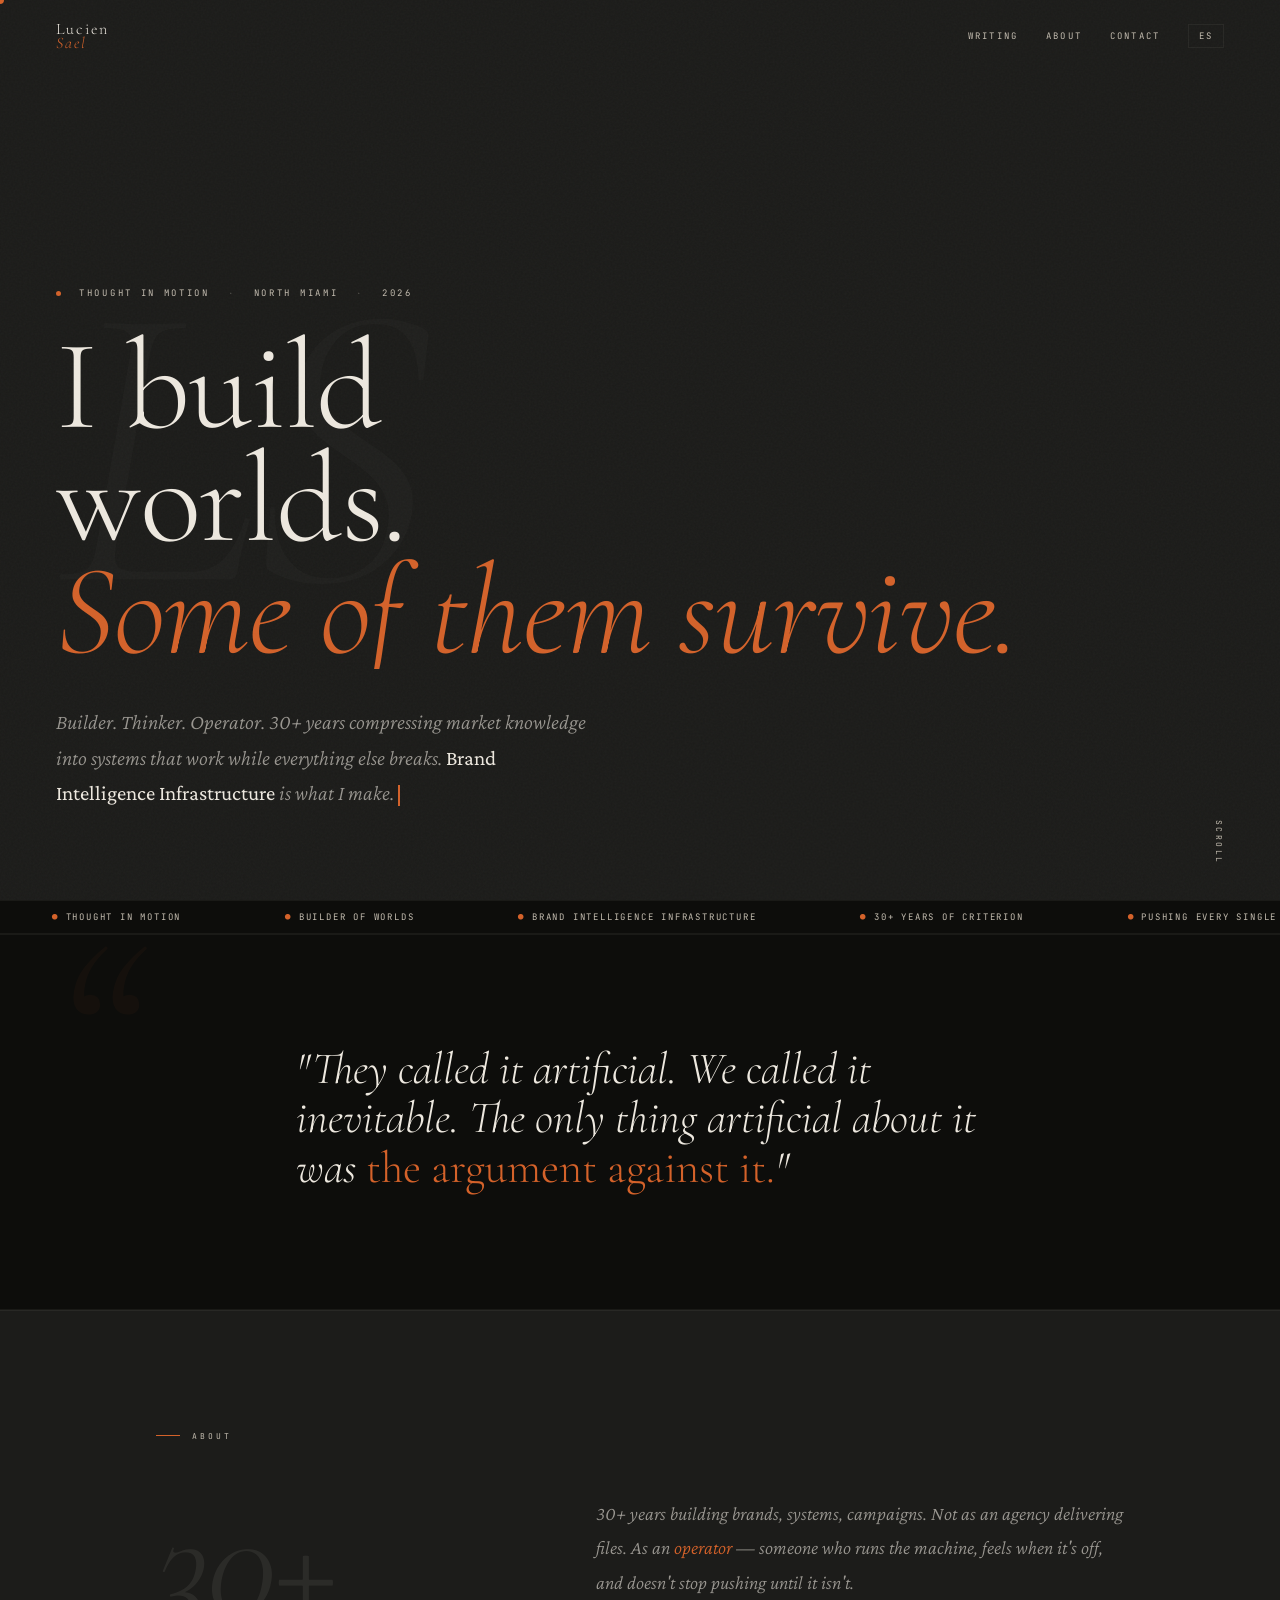
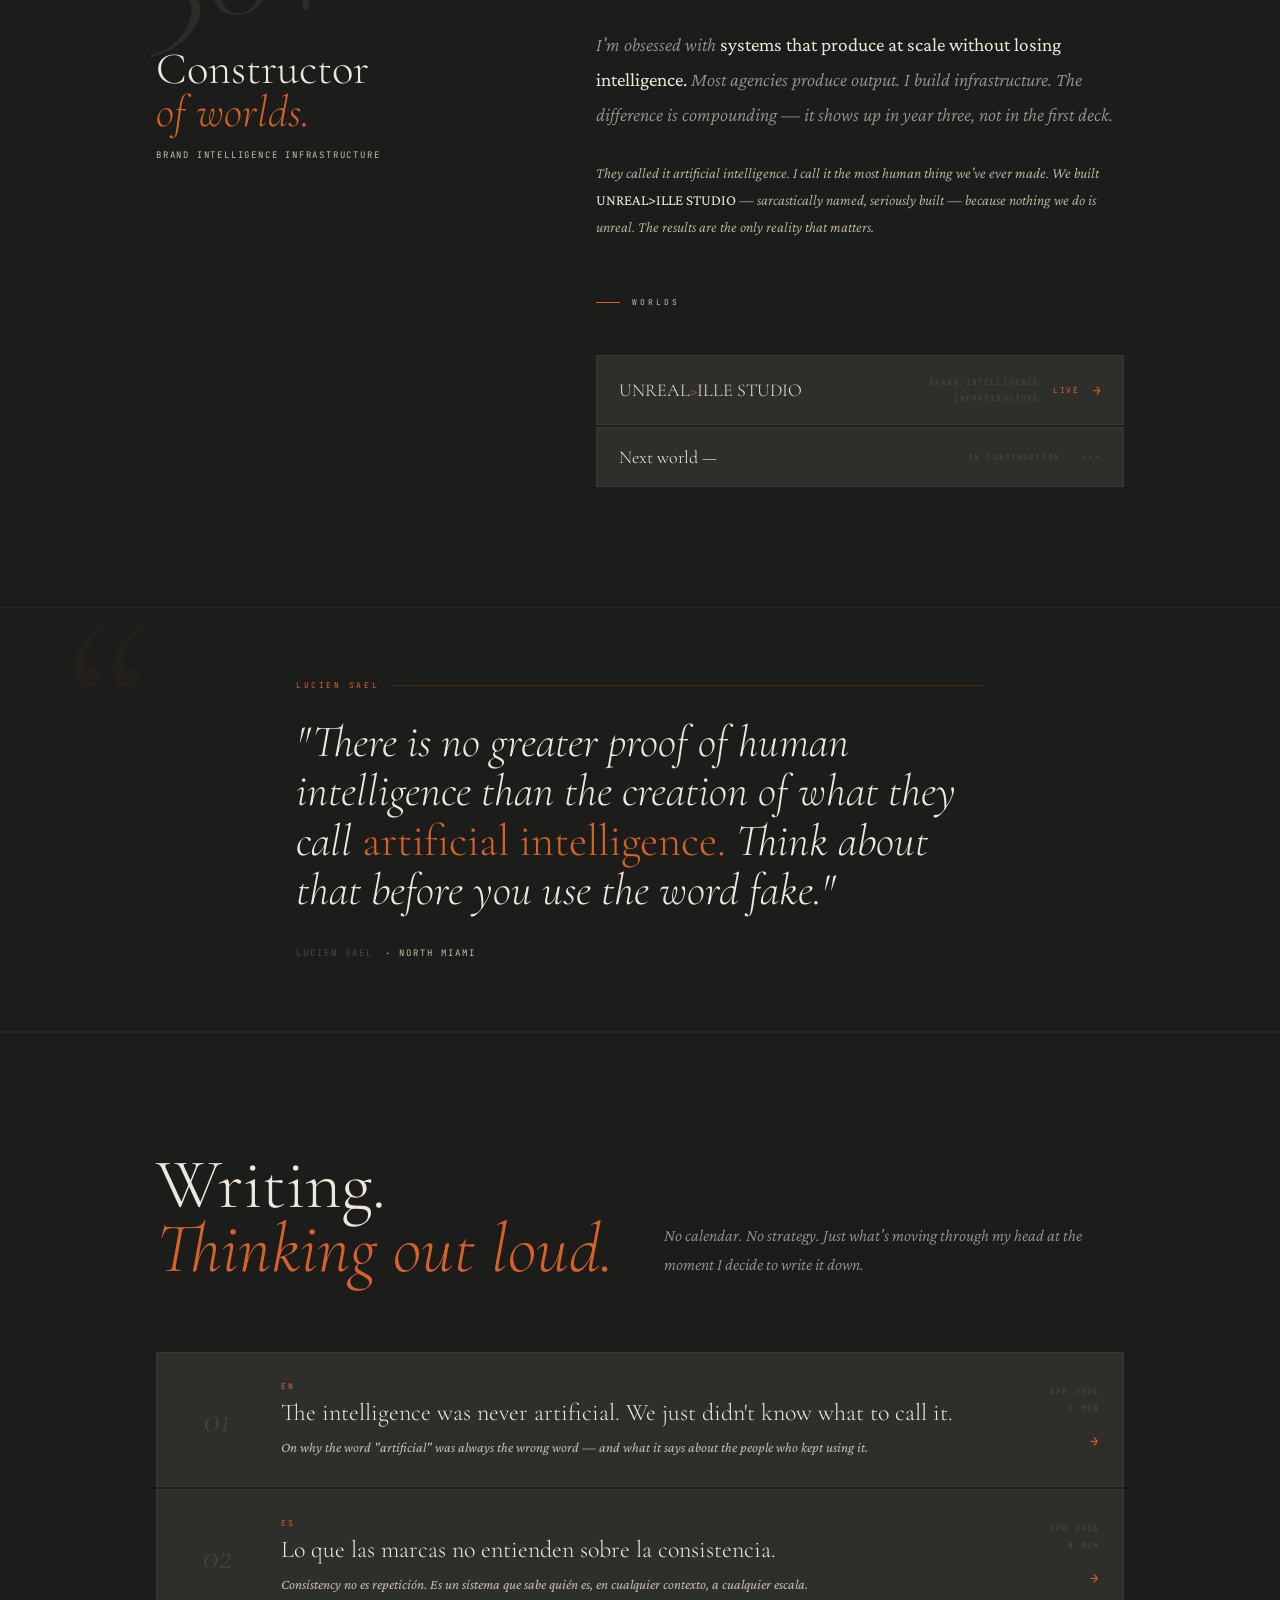
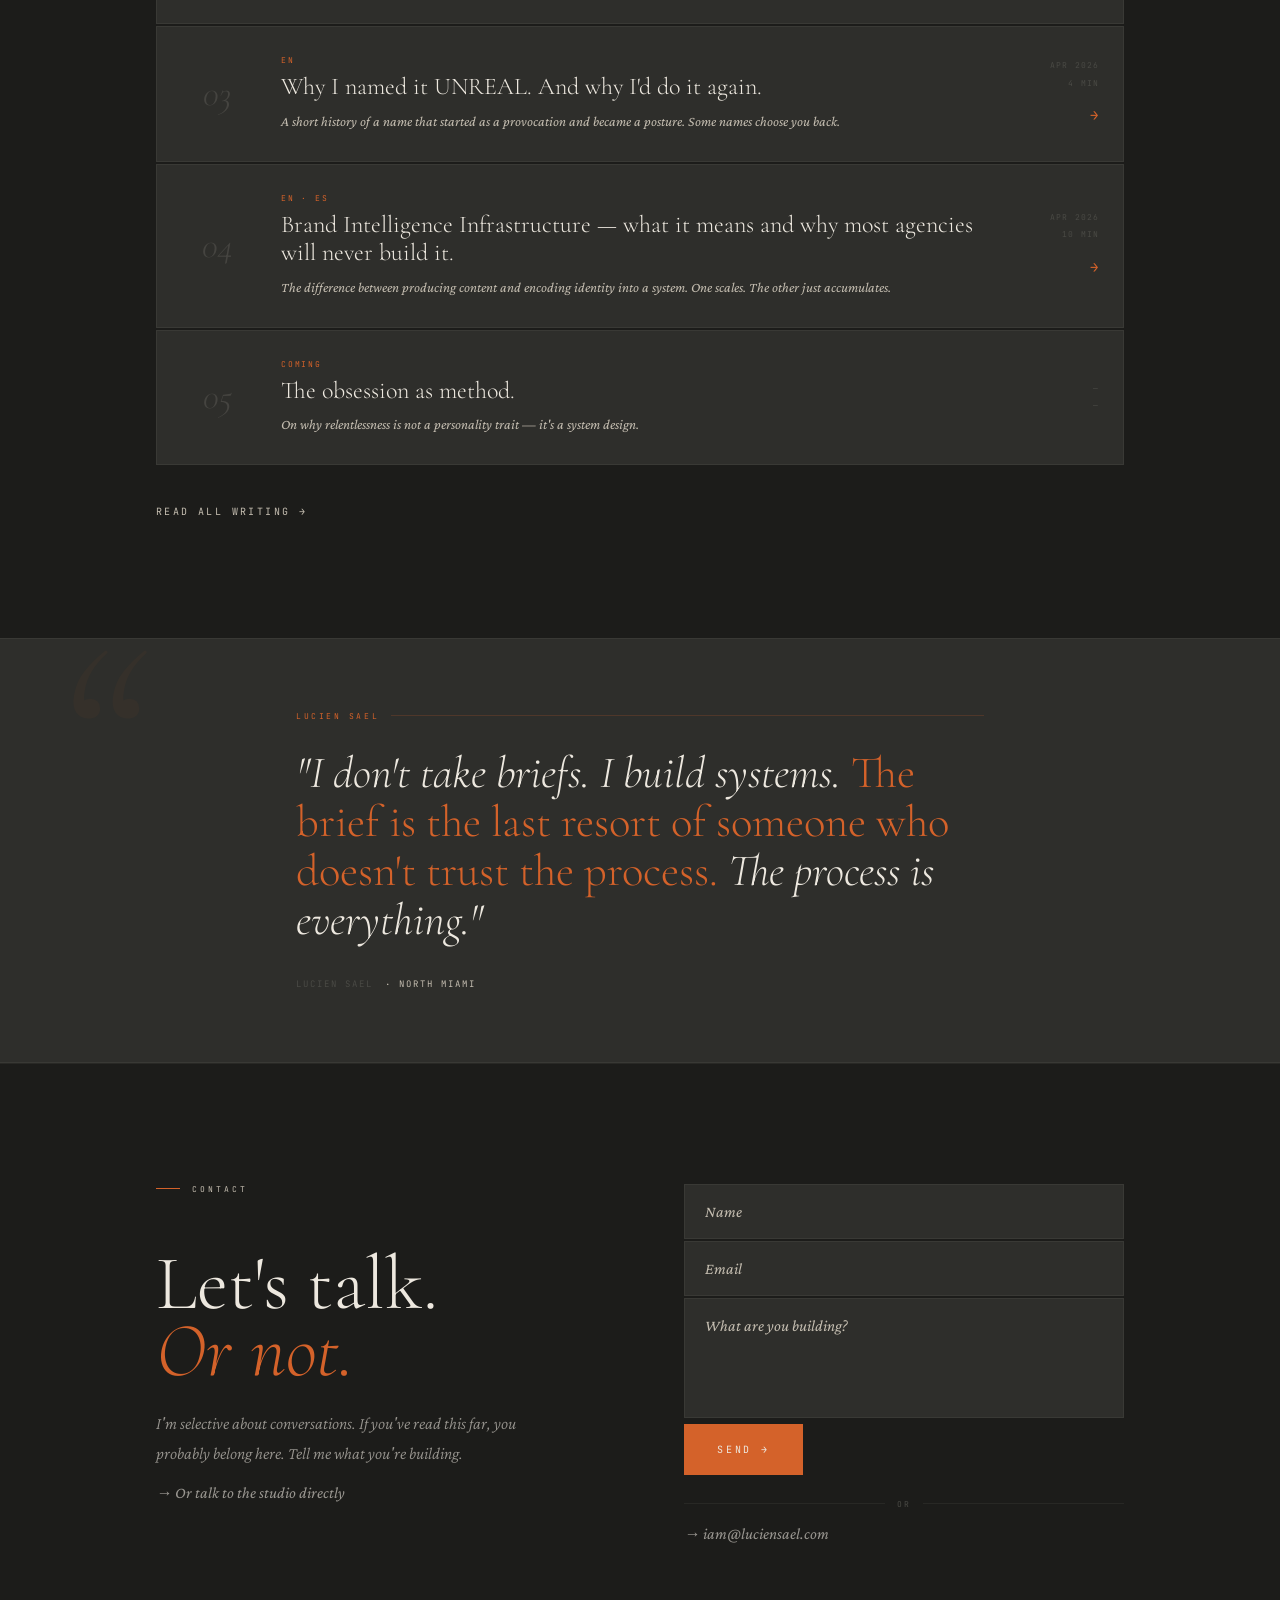
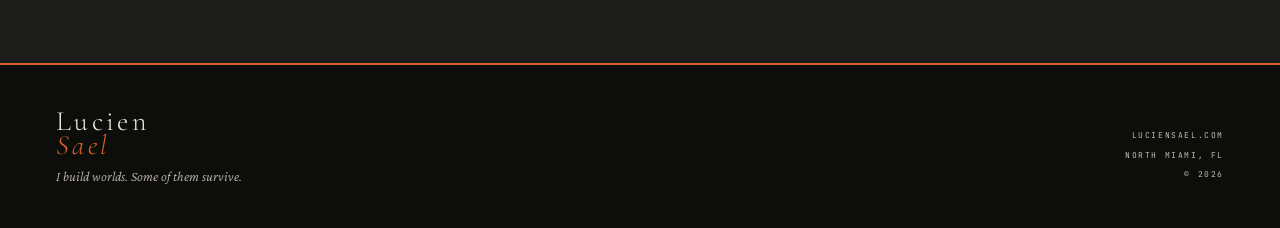
==== index.html @ 40523299 "Initial deploy: luciensael.com static site - index.html at root - blog/ subfolder with index and fir" ====
<!DOCTYPE html>
<html lang="en">
<head>
<meta charset="UTF-8">
<meta name="viewport" content="width=device-width, initial-scale=1.0">
<title>Lucien Sael</title>
<meta name="description" content="I build worlds. Some of them survive.">
<meta property="og:title" content="Lucien Sael">
<meta property="og:description" content="I build worlds. Some of them survive.">
<meta property="og:url" content="https://luciensael.com">
<link rel="preconnect" href="https://fonts.googleapis.com">
<link href="https://fonts.googleapis.com/css2?family=Cormorant+Garamond:ital,wght@0,300;0,400;0,600;1,300;1,400;1,600&family=JetBrains+Mono:ital,wght@0,300;0,400;0,700;1,300&family=Crimson+Pro:ital,wght@0,300;0,400;0,600;1,300;1,400;1,600&display=swap" rel="stylesheet">
<style>
/* ════════════════════════════════
   LUCIEN SAEL — luciensael.com v2.1
   Brand Identity System v1.0 · QA clean
   ════════════════════════════════ */
:root {
  --obsidian:  #0D0D0B;
  --carbon:    #1C1C1A;
  --smoke:     #2E2E2B;
  --ash:       #4A4A45;
  --bone:      #EDE8DF;
  --parchment: #C4BDB0;
  --ember:     #D4622A;
  --gold:      #B8922A;
  --ember-20:  rgba(212,98,42,.20);
  --ember-08:  rgba(212,98,42,.08);
  --ember-04:  rgba(212,98,42,.04);
  --gold-20:   rgba(184,146,42,.20);
  --bone-60:   rgba(237,232,223,.60);
  --bone-30:   rgba(237,232,223,.30);
  --bone-12:   rgba(237,232,223,.12);
  --bone-06:   rgba(237,232,223,.06);
  --fd: 'Cormorant Garamond', Georgia, serif;
  --fb: 'Crimson Pro', Georgia, serif;
  --fm: 'JetBrains Mono', monospace;
}
@keyframes pulse-ember { 0%,100%{transform:scale(1);opacity:1} 50%{transform:scale(1.8);opacity:.4} }
@keyframes blink       { 0%,49%{opacity:1} 50%,100%{opacity:0} }
@keyframes rise        { from{opacity:0;transform:translateY(28px)} to{opacity:1;transform:translateY(0)} }
@keyframes grain-drift { 0%,100%{transform:translate(0,0)} 25%{transform:translate(-1px,1px)} 75%{transform:translate(1px,-1px)} }
@keyframes marquee     { from{transform:translateX(0)} to{transform:translateX(-50%)} }

*,*::before,*::after { margin:0; padding:0; box-sizing:border-box; }
html { scroll-behavior:smooth; }
body { background:var(--carbon); color:var(--bone); font-family:var(--fb); cursor:none; overflow-x:hidden; -webkit-font-smoothing:antialiased; }

/* GRAIN */
#grain { position:fixed; inset:0; z-index:1000; pointer-events:none; opacity:.03;
  background-image:url("data:image/svg+xml,%3Csvg viewBox='0 0 512 512' xmlns='http://www.w3.org/2000/svg'%3E%3Cfilter id='n'%3E%3CfeTurbulence type='fractalNoise' baseFrequency='0.88' numOctaves='4' stitchTiles='stitch'/%3E%3C/filter%3E%3Crect width='100%25' height='100%25' filter='url(%23n)'/%3E%3C/svg%3E");
  animation:grain-drift 10s steps(1) infinite; }

/* CURSOR */
#cur { position:fixed; width:8px; height:8px; border-radius:50%; background:var(--ember);
  pointer-events:none; z-index:9999; transform:translate(-50%,-50%);
  transition:width .15s,height .15s,background .15s;
  animation:pulse-ember 2.4s ease-in-out infinite; }
#cur.h { width:20px; height:20px; background:transparent; border:1px solid var(--ember); animation:none; }

/* NAV */
nav { position:fixed; top:0; left:0; right:0; z-index:500; padding:22px 56px;
  display:flex; align-items:center; justify-content:space-between;
  transition:background .4s, border-color .4s; border-bottom:1px solid transparent; }
nav.s { background:rgba(28,28,26,.94); backdrop-filter:blur(14px); border-color:var(--bone-06); }

/* LOGOTYPE — canonical D stacked */
.logotype { text-decoration:none; display:block; line-height:.88; }
.logotype .ln { display:block; font-family:var(--fd); font-weight:300; letter-spacing:.12em; }
.logotype .ln.first { color:var(--bone); font-style:normal; }
.logotype .ln.last  { color:var(--ember); font-style:italic; }
.nav-logo .logotype .ln { font-size:18px; }

.nav-right { display:flex; align-items:center; gap:28px; }
.nav-link { font-family:var(--fm); font-size:9px; letter-spacing:.24em; text-transform:uppercase;
  color:var(--parchment); text-decoration:none; transition:color .2s; position:relative; }
.nav-link::after { content:''; position:absolute; bottom:-3px; left:0; right:0; height:1px;
  background:var(--ember); transform:scaleX(0); transform-origin:left; transition:transform .25s; }
.nav-link:hover { color:var(--bone); }
.nav-link:hover::after { transform:scaleX(1); }
.nav-lang { font-family:var(--fm); font-size:9px; letter-spacing:.22em; text-transform:uppercase;
  color:var(--parchment); background:none; border:1px solid var(--bone-06);
  padding:5px 10px; cursor:none; transition:all .2s; }
.nav-lang:hover { color:var(--bone); border-color:var(--ember-20); }

/* HERO */
#hero { min-height:100vh; display:flex; flex-direction:column; justify-content:flex-end;
  padding:0 56px 88px; position:relative; overflow:hidden; }
.hero-watermark { position:absolute; top:50%; left:56px; transform:translateY(-50%);
  font-family:var(--fd); font-size:clamp(200px,32vw,480px); font-weight:300; font-style:italic;
  color:var(--bone); opacity:.018; line-height:.8; letter-spacing:-.03em;
  pointer-events:none; user-select:none; white-space:nowrap; }
.hero-meta { font-family:var(--fm); font-size:9px; letter-spacing:.3em; text-transform:uppercase;
  color:var(--parchment); margin-bottom:32px; display:flex; align-items:center; gap:18px;
  opacity:0; animation:rise .7s ease .5s forwards; }
.hero-dot { width:5px; height:5px; background:var(--ember); border-radius:50%; animation:pulse-ember 2.4s ease-in-out infinite; }
.hero-head { font-family:var(--fd); font-size:clamp(56px,10vw,148px); font-weight:300;
  line-height:.88; letter-spacing:-.01em; overflow:hidden; margin-bottom:36px; }
.hero-head .hl { display:block; overflow:hidden; }
.hero-head .hl span { display:block; transform:translateY(110%); animation:rise 1s cubic-bezier(.16,1,.3,1) forwards; }
.hero-head .hl:nth-child(1) span { animation-delay:.08s; }
.hero-head .hl:nth-child(2) span { animation-delay:.2s; }
.hero-head .hl:nth-child(3) span { animation-delay:.32s; color:var(--ember); font-style:italic; }
.hero-sub { font-family:var(--fb); font-size:clamp(16px,1.7vw,21px); font-style:italic; font-weight:300;
  color:var(--bone-60); line-height:1.7; max-width:540px;
  opacity:0; animation:rise .8s ease .65s forwards; }
.hero-sub strong { color:var(--bone); font-style:normal; font-weight:400; }
.hero-cursor { display:inline-block; width:2px; height:1em; background:var(--ember); vertical-align:middle; margin-left:4px; animation:blink 1s step-end infinite; }
.hero-scroll { position:absolute; bottom:36px; right:56px; font-family:var(--fm); font-size:8px;
  letter-spacing:.3em; text-transform:uppercase; color:var(--parchment); writing-mode:vertical-rl;
  opacity:0; animation:rise .6s ease 1.1s forwards; }

/* TICKER */
.ticker { border-top:1px solid var(--bone-06); border-bottom:1px solid var(--bone-06);
  padding:10px 0; overflow:hidden; background:var(--obsidian); }
.ticker-track { display:flex; white-space:nowrap; animation:marquee 38s linear infinite; }
.ticker-item { font-family:var(--fm); font-size:9px; letter-spacing:.2em; text-transform:uppercase;
  color:var(--parchment); padding:0 52px; flex-shrink:0; }
.ticker-item .e { color:var(--ember); }

/* SHARED */
.wrap { max-width:1080px; margin:0 auto; padding:0 56px; }
.sec-label { font-family:var(--fm); font-size:8px; letter-spacing:.38em; text-transform:uppercase;
  color:var(--parchment); display:flex; align-items:center; gap:12px; margin-bottom:56px; }
.sec-label::before { content:''; width:24px; height:1px; background:var(--ember); flex-shrink:0; }

/* QUOTE STANDALONE */
.quote-band { padding:72px 0; background:var(--obsidian);
  border-top:1px solid var(--bone-06); border-bottom:1px solid var(--bone-06);
  position:relative; overflow:hidden; }
.quote-band::before { content:'\201C'; position:absolute; top:-40px; left:48px;
  font-family:var(--fd); font-size:280px; font-weight:300; font-style:italic;
  color:var(--ember); opacity:.04; pointer-events:none; user-select:none; line-height:1; }
.quote-inner { max-width:800px; margin:0 auto; padding:0 56px; position:relative; z-index:1; }
.quote-tag { font-family:var(--fm); font-size:8px; letter-spacing:.32em; text-transform:uppercase;
  color:var(--ember); margin-bottom:28px; display:flex; align-items:center; gap:12px; }
.quote-tag::after { content:''; flex:1; height:1px; background:var(--ember-20); }
.quote-text { font-family:var(--fd); font-size:clamp(24px,3.5vw,46px); font-weight:300;
  font-style:italic; line-height:1.1; color:var(--bone); margin-bottom:32px; }
.quote-text strong { font-style:normal; color:var(--ember); font-weight:300; }
.quote-sig { font-family:var(--fm); font-size:9px; letter-spacing:.22em; text-transform:uppercase;
  color:var(--ash); display:flex; align-items:center; gap:12px; }
.quote-sig span { color:var(--parchment); }

/* ABOUT */
#about { padding:120px 0; border-top:1px solid var(--bone-06); }
.about-grid { display:grid; grid-template-columns:1fr 1.5fr; gap:88px; align-items:start; }
.about-left { position:sticky; top:120px; }
.about-num { font-family:var(--fd); font-size:clamp(80px,13vw,160px); font-weight:300; font-style:italic;
  color:var(--bone); opacity:.07; line-height:.82; letter-spacing:-.02em; margin-bottom:20px; }
.about-title { font-family:var(--fd); font-size:clamp(32px,3.5vw,48px); font-weight:300; line-height:.95; margin-bottom:16px; }
.about-title em { color:var(--ember); font-style:italic; }
.about-sub { font-family:var(--fm); font-size:9px; letter-spacing:.2em; text-transform:uppercase; color:var(--parchment); }
.about-body { font-family:var(--fb); font-size:clamp(16px,1.5vw,20px); font-weight:300; font-style:italic;
  color:var(--bone-60); line-height:1.8; margin-bottom:28px; }
.about-body strong { color:var(--bone); font-style:normal; font-weight:400; }
.about-body em.e { color:var(--ember); }
.worlds-list { display:flex; flex-direction:column; gap:2px; margin-top:48px; }
.world-item { display:flex; align-items:center; justify-content:space-between;
  padding:18px 22px; background:var(--smoke); border:1px solid var(--bone-06);
  text-decoration:none; transition:border-color .25s, background .25s;
  position:relative; overflow:hidden; }
.world-item::before { content:''; position:absolute; left:0; top:0; bottom:0; width:2px;
  background:var(--ember); transform:scaleY(0); transform-origin:bottom; transition:transform .25s; }
.world-item:hover { border-color:var(--ember-20); background:var(--ember-04); }
.world-item:hover::before { transform:scaleY(1); }
.world-name { font-family:var(--fd); font-size:18px; font-weight:300; color:var(--bone); }
.world-name em { color:var(--ember); font-style:italic; }
.world-right { display:flex; align-items:center; gap:14px; }
.world-status { font-family:var(--fm); font-size:8px; letter-spacing:.18em; text-transform:uppercase; color:var(--ember); }
.world-arrow { font-family:var(--fm); font-size:13px; color:var(--ember); transition:transform .2s; }
.world-item:hover .world-arrow { transform:translateX(4px); }
.world-meta { font-family:var(--fm); font-size:8px; letter-spacing:.14em; text-transform:uppercase; color:var(--ash); text-align:right; line-height:2; }
.world-item.next { opacity:.35; cursor:default; pointer-events:none; }
.world-item.next::before { display:none; }

/* WRITING */
#writing { padding:120px 0; border-top:1px solid var(--bone-06); }
.writing-head { display:grid; grid-template-columns:1fr 1fr; gap:48px; align-items:end; margin-bottom:72px; }
.writing-title { font-family:var(--fd); font-size:clamp(40px,5.5vw,80px); font-weight:300; line-height:.9; }
.writing-title em { color:var(--ember); font-style:italic; }
.writing-intro { font-family:var(--fb); font-size:17px; font-style:italic; font-weight:300; color:var(--bone-60); line-height:1.7; }
.posts { display:flex; flex-direction:column; gap:2px; }
.post { display:grid; grid-template-columns:72px 1fr 88px; gap:28px; align-items:center;
  padding:28px 24px; background:var(--smoke); border:1px solid var(--bone-06);
  text-decoration:none; transition:border-color .25s, background .25s; position:relative; overflow:hidden; }
.post::after { content:''; position:absolute; bottom:0; left:0; right:0; height:1px;
  background:var(--ember); transform:scaleX(0); transform-origin:left; transition:transform .38s; }
.post:hover { border-color:var(--bone-12); background:var(--carbon); }
.post:hover::after { transform:scaleX(1); }
.post-n { font-family:var(--fd); font-size:36px; font-weight:300; font-style:italic;
  color:var(--bone-12); line-height:1; text-align:center; }
.post-lang { font-family:var(--fm); font-size:8px; letter-spacing:.22em; text-transform:uppercase; color:var(--ember); margin-bottom:8px; }
.post-title { font-family:var(--fd); font-size:clamp(18px,2vw,24px); font-weight:300; color:var(--bone); line-height:1.2; margin-bottom:8px; }
.post-excerpt { font-family:var(--fb); font-size:14px; font-style:italic; color:var(--parchment); line-height:1.6; }
.post-meta { font-family:var(--fm); font-size:8px; letter-spacing:.14em; text-transform:uppercase; color:var(--ash); text-align:right; line-height:2.2; }
.post-arrow { color:var(--ember); font-size:14px; display:block; margin-top:8px; transition:transform .2s; }
.post:hover .post-arrow { transform:translateX(4px); }
.post.coming { opacity:.4; pointer-events:none; }

/* CONTACT */
#contact { padding:120px 0; border-top:1px solid var(--bone-06); }
.contact-grid { display:grid; grid-template-columns:1fr 1fr; gap:88px; align-items:start; }
.contact-title { font-family:var(--fd); font-size:clamp(40px,6vw,88px); font-weight:300; line-height:.88; margin-bottom:24px; }
.contact-title em { color:var(--ember); font-style:italic; }
.contact-body { font-family:var(--fb); font-size:17px; font-style:italic; font-weight:300; color:var(--bone-60); line-height:1.75; max-width:380px; }
.contact-form { display:flex; flex-direction:column; gap:2px; }
.cf-input { background:var(--smoke); border:1px solid var(--bone-06); padding:18px 20px;
  font-family:var(--fb); font-size:16px; font-style:italic; color:var(--bone);
  outline:none; transition:border-color .2s; width:100%; }
.cf-input::placeholder { color:var(--parchment); }
.cf-input:focus { border-color:var(--ember-20); }
textarea.cf-input { resize:none; min-height:120px; }
.cf-btn { background:var(--ember); border:1px solid var(--ember); padding:18px 32px;
  font-family:var(--fm); font-size:10px; letter-spacing:.28em; text-transform:uppercase;
  color:var(--bone); cursor:none; transition:all .25s; align-self:flex-start; margin-top:4px; }
.cf-btn:hover { background:transparent; color:var(--ember); }
.contact-or { font-family:var(--fm); font-size:8px; letter-spacing:.22em; text-transform:uppercase;
  color:var(--ash); margin-top:24px; display:flex; align-items:center; gap:12px; }
.contact-or::before,.contact-or::after { content:''; flex:1; height:1px; background:var(--bone-06); }
.contact-alt { font-family:var(--fb); font-size:16px; font-style:italic; color:var(--bone-60);
  text-decoration:none; margin-top:16px; display:block; transition:color .2s; }
.contact-alt:hover { color:var(--ember); }

/* FOOTER */
footer { border-top:2px solid var(--ember); padding:44px 56px; background:var(--obsidian);
  display:flex; align-items:flex-end; justify-content:space-between; flex-wrap:wrap; gap:28px; }
.footer-logotype .ln { font-family:var(--fd); font-weight:300; letter-spacing:.12em; line-height:.88; display:block; }
.footer-logotype .ln.first { font-size:28px; color:var(--bone); }
.footer-logotype .ln.last  { font-size:28px; color:var(--ember); font-style:italic; }
.footer-phrase { font-family:var(--fb); font-size:14px; font-style:italic; font-weight:300; color:var(--parchment); margin-top:10px; }
.footer-right { font-family:var(--fm); font-size:8px; letter-spacing:.2em; text-transform:uppercase; color:var(--ash); text-align:right; line-height:2.4; }
.footer-right span { color:var(--parchment); display:block; }

/* RESPONSIVE */
@media(max-width:768px) {
  nav { padding:18px 24px; }
  #hero { padding:0 24px 80px; }
  .hero-scroll,.hero-watermark { display:none; }
  .wrap { padding:0 24px; }
  .about-grid { grid-template-columns:1fr; gap:48px; }
  .about-left { position:static; }
  .writing-head { grid-template-columns:1fr; }
  .contact-grid { grid-template-columns:1fr; gap:56px; }
  .post { grid-template-columns:1fr; gap:12px; }
  .post-n { display:none; }
  footer { padding:36px 24px; flex-direction:column; gap:24px; }
  .footer-right { text-align:left; }
  .quote-inner { padding:0 24px; }
}
</style>
</head>
<body>

<div id="grain"></div>
<div id="cur"></div>

<!-- NAV -->
<nav id="nav">
  <a href="#" class="nav-logo logotype">
    <span class="ln first">Lucien</span>
    <span class="ln last">Sael</span>
  </a>
  <div class="nav-right">
    <a href="#writing" class="nav-link" id="nav-writing">Writing</a>
    <a href="#about"   class="nav-link" id="nav-about">About</a>
    <a href="#contact" class="nav-link" id="nav-contact">Contact</a>
    <button class="nav-lang" id="lang-btn">ES</button>
  </div>
</nav>

<!-- HERO -->
<section id="hero">
  <div class="hero-watermark">LS</div>
  <div class="hero-meta">
    <span class="hero-dot"></span>
    <span id="meta-phrase">Thought in motion</span>
    <span style="color:var(--ash)">·</span>
    <span>North Miami</span>
    <span style="color:var(--ash)">·</span>
    <span id="hero-yr"></span>
  </div>
  <h1 class="hero-head">
    <span class="hl"><span id="h1">I build</span></span>
    <span class="hl"><span id="h2">worlds.</span></span>
    <span class="hl"><span id="h3">Some of them survive.</span></span>
  </h1>
  <p class="hero-sub" id="hero-sub">
    Builder. Thinker. Operator. 30+ years compressing market knowledge into systems that work while everything else breaks.
    <strong>Brand Intelligence Infrastructure</strong> is what I make.<span class="hero-cursor"></span>
  </p>
  <div class="hero-scroll">scroll</div>
</section>

<!-- TICKER -->
<div class="ticker">
  <div class="ticker-track" id="ticker-track"></div>
</div>

<!-- QUOTE 1 -->
<div class="quote-band">
  <div class="quote-inner">
    <div class="quote-tag">Lucien Sael</div>
    <p class="quote-text" id="q1">
      "They called it artificial. We called it inevitable. The only thing artificial about it was <strong>the argument against it.</strong>"
    </p>
    <div class="quote-sig">Lucien Sael <span>· North Miami</span></div>
  </div>
</div>

<!-- ABOUT -->
<section id="about">
  <div class="wrap">
    <div class="sec-label" id="lbl-about">About</div>
    <div class="about-grid">
      <div class="about-left">
        <div class="about-num">30+</div>
        <h2 class="about-title">
          <span id="about-t1">Constructor</span><br>
          <em id="about-t2">of worlds.</em>
        </h2>
        <div class="about-sub">Brand Intelligence Infrastructure</div>
      </div>
      <div class="about-right">
        <p class="about-body" id="about-p1">
          30+ years building brands, systems, campaigns. Not as an agency delivering files. As an <em class="e">operator</em> — someone who runs the machine, feels when it's off, and doesn't stop pushing until it isn't.
        </p>
        <p class="about-body" id="about-p2">
          I'm obsessed with <strong>systems that produce at scale without losing intelligence.</strong> Most agencies produce output. I build infrastructure. The difference is compounding — it shows up in year three, not in the first deck.
        </p>
        <p class="about-body" id="about-p3" style="font-size:15px; color:var(--parchment);">
          They called it artificial intelligence. I call it the most human thing we've ever made. We built <strong style="color:var(--bone)">UNREAL&gt;ILLE STUDIO</strong> — sarcastically named, seriously built — because nothing we do is unreal. The results are the only reality that matters.
        </p>
        <div class="sec-label" style="margin-top:56px;margin-bottom:24px;" id="lbl-worlds">Worlds</div>
        <div class="worlds-list">
          <a href="https://unrealvillestudio.com" target="_blank" class="world-item">
            <div class="world-name">UNREAL<em>&gt;</em>ILLE STUDIO</div>
            <div class="world-right">
              <div class="world-meta">Brand Intelligence<br>Infrastructure</div>
              <div class="world-status">LIVE</div>
              <div class="world-arrow">→</div>
            </div>
          </a>
          <div class="world-item next">
            <div class="world-name" id="world-next">Next world —</div>
            <div class="world-right">
              <div class="world-meta" id="world-next-meta">In construction.</div>
              <div style="font-family:var(--fm);font-size:12px;color:var(--ash);">···</div>
            </div>
          </div>
        </div>
      </div>
    </div>
  </div>
</section>

<!-- QUOTE 2 -->
<div class="quote-band" style="background:var(--carbon);">
  <div class="quote-inner">
    <div class="quote-tag">Lucien Sael</div>
    <p class="quote-text" id="q2">
      "There is no greater proof of human intelligence than the creation of what they call <strong>artificial intelligence.</strong> Think about that before you use the word fake."
    </p>
    <div class="quote-sig">Lucien Sael <span>· North Miami</span></div>
  </div>
</div>

<!-- WRITING -->
<section id="writing">
  <div class="wrap">
    <div class="writing-head">
      <h2 class="writing-title">
        <span id="wt1">Writing.</span><br>
        <em id="wt2">Thinking out loud.</em>
      </h2>
      <p class="writing-intro" id="writing-intro">
        No calendar. No strategy. Just what's moving through my head at the moment I decide to write it down.
      </p>
    </div>
    <div class="posts">

      <a href="/blog/the-intelligence-was-never-artificial.html" class="post">
        <div class="post-n">01</div>
        <div class="post-body">
          <div class="post-lang">EN</div>
          <div class="post-title" id="pt1">The intelligence was never artificial. We just didn't know what to call it.</div>
          <div class="post-excerpt" id="pe1">On why the word "artificial" was always the wrong word — and what it says about the people who kept using it.</div>
        </div>
        <div class="post-meta">Apr 2026<br><span style="color:var(--ash);">6 min</span><span class="post-arrow">→</span></div>
      </a>

      <a href="/blog/" class="post">
        <div class="post-n">02</div>
        <div class="post-body">
          <div class="post-lang">ES</div>
          <div class="post-title" id="pt2">Lo que las marcas no entienden sobre la consistencia.</div>
          <div class="post-excerpt" id="pe2">Consistency no es repetición. Es un sistema que sabe quién es, en cualquier contexto, a cualquier escala.</div>
        </div>
        <div class="post-meta">Apr 2026<br><span style="color:var(--ash);">8 min</span><span class="post-arrow">→</span></div>
      </a>

      <a href="/blog/" class="post">
        <div class="post-n">03</div>
        <div class="post-body">
          <div class="post-lang">EN</div>
          <div class="post-title" id="pt3">Why I named it UNREAL. And why I'd do it again.</div>
          <div class="post-excerpt" id="pe3">A short history of a name that started as a provocation and became a posture. Some names choose you back.</div>
        </div>
        <div class="post-meta">Apr 2026<br><span style="color:var(--ash);">4 min</span><span class="post-arrow">→</span></div>
      </a>

      <a href="/blog/" class="post">
        <div class="post-n">04</div>
        <div class="post-body">
          <div class="post-lang">EN · ES</div>
          <div class="post-title" id="pt4">Brand Intelligence Infrastructure — what it means and why most agencies will never build it.</div>
          <div class="post-excerpt" id="pe4">The difference between producing content and encoding identity into a system. One scales. The other just accumulates.</div>
        </div>
        <div class="post-meta">Apr 2026<br><span style="color:var(--ash);">10 min</span><span class="post-arrow">→</span></div>
      </a>

      <div class="post coming">
        <div class="post-n">05</div>
        <div class="post-body">
          <div class="post-lang" id="pl5">Coming</div>
          <div class="post-title" id="pt5">The obsession as method.</div>
          <div class="post-excerpt" id="pe5">On why relentlessness is not a personality trait — it's a system design.</div>
        </div>
        <div class="post-meta">—<br><span style="color:var(--ash);">—</span></div>
      </div>

    </div>
    <a href="/blog/" class="nav-link" id="writing-all" style="display:inline-block;margin-top:40px;font-size:10px;">Read all writing →</a>
  </div>
</section>

<!-- QUOTE 3 -->
<div class="quote-band" style="background:var(--smoke);">
  <div class="quote-inner">
    <div class="quote-tag">Lucien Sael</div>
    <p class="quote-text" id="q3">
      "I don't take briefs. I build systems. <strong>The brief is the last resort of someone who doesn't trust the process.</strong> The process is everything."
    </p>
    <div class="quote-sig">Lucien Sael <span>· North Miami</span></div>
  </div>
</div>

<!-- CONTACT -->
<section id="contact">
  <div class="wrap">
    <div class="contact-grid">
      <div>
        <div class="sec-label" id="lbl-contact">Contact</div>
        <h2 class="contact-title">
          <span id="ct1">Let's talk.</span><br>
          <em id="ct2">Or not.</em>
        </h2>
        <p class="contact-body" id="ct-body">
          I'm selective about conversations. If you've read this far, you probably belong here. Tell me what you're building.
        </p>
        <a href="https://unrealvillestudio.com#select" target="_blank" class="contact-alt" id="ct-alt">
          → Or talk to the studio directly
        </a>
      </div>
      <div>
        <form class="contact-form" onsubmit="return false;">
          <input class="cf-input" id="cf-name" type="text" placeholder="Name">
          <input class="cf-input" type="email" placeholder="Email">
          <textarea class="cf-input" id="cf-msg" placeholder="What are you building?"></textarea>
          <button class="cf-btn" id="cf-send">Send →</button>
        </form>
        <div class="contact-or" id="ct-or">or</div>
        <a href="mailto:iam@luciensael.com" class="contact-alt">→ iam@luciensael.com</a>
      </div>
    </div>
  </div>
</section>

<!-- FOOTER -->
<footer>
  <div>
    <div class="footer-logotype">
      <span class="ln first">Lucien</span>
      <span class="ln last">Sael</span>
    </div>
    <div class="footer-phrase" id="footer-phrase">I build worlds. Some of them survive.</div>
  </div>
  <div class="footer-right">
    <span>luciensael.com</span>
    <span>North Miami, FL</span>
    <span id="footer-yr"></span>
  </div>
</footer>

<script>
/* ── CURSOR ── */
const cur = document.getElementById('cur');
document.addEventListener('mousemove', e => {
  cur.style.left = e.clientX + 'px';
  cur.style.top  = e.clientY + 'px';
});
document.querySelectorAll('a,button,input,textarea,.world-item,.post').forEach(el => {
  el.addEventListener('mouseenter', () => cur.classList.add('h'));
  el.addEventListener('mouseleave', () => cur.classList.remove('h'));
});

/* ── NAV SCROLL ── */
window.addEventListener('scroll', () => {
  document.getElementById('nav').classList.toggle('s', window.scrollY > 60);
}, { passive:true });

/* ── DATES ── */
const yr = new Date().getFullYear();
document.getElementById('hero-yr').textContent = yr;
document.getElementById('footer-yr').textContent = '\u00A9 ' + yr;

/* ── TICKER ── */
const T = {
  en: ['● THOUGHT IN MOTION','● BUILDER OF WORLDS','● BRAND INTELLIGENCE INFRASTRUCTURE','● 30+ YEARS OF CRITERION','● PUSHING EVERY SINGLE MOMENT','● NORTH MIAMI, FL','● SOME OF THEM SURVIVE','● THINKER · BUILDER · OPERATOR'],
  es: ['● PENSAMIENTO EN MOVIMIENTO','● CONSTRUCTOR DE MUNDOS','● BRAND INTELLIGENCE INFRASTRUCTURE','● 30+ AÑOS DE CRITERIO','● EMPUJANDO CADA MOMENTO','● NORTH MIAMI, FL','● ALGUNOS SOBREVIVEN','● PENSADOR · CONSTRUCTOR · OPERADOR']
};
function buildTicker(lang) {
  const el = document.getElementById('ticker-track');
  const html = T[lang].map(t => `<span class="ticker-item">${t.replace('●','<span class="e">●</span>')}</span>`).join('');
  el.innerHTML = html + html;
}
buildTicker('en');

/* ── LANGUAGE STRINGS ── */
const STRINGS = {
  en: {
    'nav-writing':    'Writing',
    'nav-about':      'About',
    'nav-contact':    'Contact',
    'meta-phrase':    'Thought in motion',
    'h1':             'I build',
    'h2':             'worlds.',
    'h3':             'Some of them survive.',
    'hero-sub':       'Builder. Thinker. Operator. 30+ years compressing market knowledge into systems that work while everything else breaks. <strong>Brand Intelligence Infrastructure</strong> is what I make.<span class="hero-cursor"></span>',
    'q1':             '"They called it artificial. We called it inevitable. The only thing artificial about it was <strong>the argument against it.</strong>"',
    'q2':             '"There is no greater proof of human intelligence than the creation of what they call <strong>artificial intelligence.</strong> Think about that before you use the word fake."',
    'q3':             '"I don\u2019t take briefs. I build systems. <strong>The brief is the last resort of someone who doesn\u2019t trust the process.</strong> The process is everything."',
    'lbl-about':      'About',
    'lbl-worlds':     'Worlds',
    'lbl-contact':    'Contact',
    'about-t1':       'Constructor',
    'about-t2':       'of worlds.',
    'about-p1':       '30+ years building brands, systems, campaigns. Not as an agency delivering files. As an <em class="e">operator</em> \u2014 someone who runs the machine, feels when it\u2019s off, and doesn\u2019t stop pushing until it isn\u2019t.',
    'about-p2':       'I\u2019m obsessed with <strong>systems that produce at scale without losing intelligence.</strong> Most agencies produce output. I build infrastructure. The difference is compounding \u2014 it shows up in year three, not in the first deck.',
    'about-p3':       'They called it artificial intelligence. I call it the most human thing we\u2019ve ever made. We built <strong style="color:var(--bone)">UNREAL&gt;ILLE STUDIO</strong> \u2014 sarcastically named, seriously built \u2014 because nothing we do is unreal. The results are the only reality that matters.',
    'world-next':     'Next world \u2014',
    'world-next-meta':'In construction.',
    'wt1':            'Writing.',
    'wt2':            'Thinking out loud.',
    'writing-all':    'Read all writing \u2192',
    'writing-intro':  'No calendar. No strategy. Just what\u2019s moving through my head at the moment I decide to write it down.',
    'pt1':            'The intelligence was never artificial. We just didn\u2019t know what to call it.',
    'pe1':            'On why the word \u201Cartificial\u201D was always the wrong word \u2014 and what it says about the people who kept using it.',
    'pt2':            'Lo que las marcas no entienden sobre la consistencia.',
    'pe2':            'Consistency no es repetici\u00f3n. Es un sistema que sabe qui\u00e9n es, en cualquier contexto, a cualquier escala.',
    'pt3':            'Why I named it UNREAL. And why I\u2019d do it again.',
    'pe3':            'A short history of a name that started as a provocation and became a posture. Some names choose you back.',
    'pt4':            'Brand Intelligence Infrastructure \u2014 what it means and why most agencies will never build it.',
    'pe4':            'The difference between producing content and encoding identity into a system. One scales. The other just accumulates.',
    'pl5':            'Coming',
    'pt5':            'The obsession as method.',
    'pe5':            'On why relentlessness is not a personality trait \u2014 it\u2019s a system design.',
    'ct1':            'Let\u2019s talk.',
    'ct2':            'Or not.',
    'ct-body':        'I\u2019m selective about conversations. If you\u2019ve read this far, you probably belong here. Tell me what you\u2019re building.',
    'ct-alt':         '\u2192 Or talk to the studio directly',
    'ct-or':          'or',
    'cf-send':        'Send \u2192',
    'footer-phrase':  'I build worlds. Some of them survive.',
    'cf-name-ph':     'Name',
    'cf-msg-ph':      'What are you building?'
  },
  es: {
    'nav-writing':    'Art\u00edculos',
    'nav-about':      'Sobre',
    'nav-contact':    'Contacto',
    'meta-phrase':    'Pensamiento en movimiento',
    'h1':             'Construyo',
    'h2':             'mundos.',
    'h3':             'Algunos sobreviven.',
    'hero-sub':       'Constructor. Pensador. Operador. M\u00e1s de 30 a\u00f1os convirtiendo criterio en sistemas que funcionan cuando todo lo dem\u00e1s falla. <strong>Brand Intelligence Infrastructure</strong> es lo que construyo.<span class="hero-cursor"></span>',
    'q1':             '\u201CLo llamaron artificial. Nosotros lo llamamos inevitable. Lo \u00fanico artificial era <strong>el argumento en contra.</strong>\u201D',
    'q2':             '\u201CNo hay mayor prueba de inteligencia humana que la creaci\u00f3n de lo que llaman <strong>inteligencia artificial.</strong> Pi\u00e9nsalo antes de usar la palabra falso.\u201D',
    'q3':             '\u201CNo acepto briefs. Construyo sistemas. <strong>El brief es el \u00faltimo recurso de alguien que no conf\u00eda en el proceso.</strong> El proceso es todo.\u201D',
    'lbl-about':      'Sobre',
    'lbl-worlds':     'Mundos',
    'lbl-contact':    'Contacto',
    'about-t1':       'Constructor',
    'about-t2':       'de mundos.',
    'about-p1':       'M\u00e1s de 30 a\u00f1os construyendo marcas, sistemas, campa\u00f1as. No como agencia entregando archivos. Como <em class="e">operador</em> \u2014 alguien que corre la m\u00e1quina, siente cuando algo no funciona, y no para hasta que s\u00ed.',
    'about-p2':       'Estoy obsesionado con los <strong>sistemas que producen a escala sin perder inteligencia.</strong> La mayor\u00eda de las agencias producen output. Yo construyo infraestructura. La diferencia se acumula \u2014 se nota en el tercer a\u00f1o, no en el primer deck.',
    'about-p3':       'Lo llamaron inteligencia artificial. Yo lo llamo lo m\u00e1s humano que jam\u00e1s hemos creado. Construimos <strong style="color:var(--bone)">UNREAL&gt;ILLE STUDIO</strong> \u2014 con nombre sarc\u00e1stico, construcci\u00f3n en serio \u2014 porque nada de lo que hacemos es irreal. Los resultados son la \u00fanica realidad que importa.',
    'world-next':     'Pr\u00f3ximo mundo \u2014',
    'world-next-meta':'En construcci\u00f3n.',
    'wt1':            'Art\u00edculos.',
    'wt2':            'Pensando en voz alta.',
    'writing-all':    'Ver todos los art\u00edculos \u2192',
    'writing-intro':  'Sin calendario. Sin estrategia. Solo lo que est\u00e1 en mi cabeza en el momento en que decido escribirlo.',
    'pt1':            'La inteligencia nunca fue artificial. Solo no sab\u00edamos c\u00f3mo llamarla.',
    'pe1':            'Por qu\u00e9 la palabra \u201Cartificial\u201D siempre fue la equivocada \u2014 y lo que dice sobre quienes la usaron.',
    'pt2':            'Lo que las marcas no entienden sobre la consistencia.',
    'pe2':            'Consistency no es repetici\u00f3n. Es un sistema que sabe qui\u00e9n es, en cualquier contexto, a cualquier escala.',
    'pt3':            'Por qu\u00e9 lo llam\u00e9 UNREAL. Y por qu\u00e9 lo volver\u00eda a hacer.',
    'pe3':            'Una historia corta de un nombre que empez\u00f3 como provocaci\u00f3n y se convirti\u00f3 en postura. Algunos nombres te eligen a ti.',
    'pt4':            'Brand Intelligence Infrastructure \u2014 qu\u00e9 significa y por qu\u00e9 la mayor\u00eda de las agencias nunca lo construir\u00e1n.',
    'pe4':            'La diferencia entre producir contenido y codificar identidad en un sistema. Uno escala. El otro solo se acumula.',
    'pl5':            'Pr\u00f3ximamente',
    'pt5':            'La obsesi\u00f3n como m\u00e9todo.',
    'pe5':            'Por qu\u00e9 la incansabilidad no es un rasgo de personalidad \u2014 es dise\u00f1o de sistema.',
    'ct1':            'Hablemos.',
    'ct2':            'O no.',
    'ct-body':        'Soy selectivo con las conversaciones. Si llegaste hasta aqu\u00ed, probablemente perteneces. Cu\u00e9ntame qu\u00e9 est\u00e1s construyendo.',
    'ct-alt':         '\u2192 O habla con el estudio directamente',
    'ct-or':          'o',
    'cf-send':        'Enviar \u2192',
    'footer-phrase':  'Construyo mundos. Algunos sobreviven.',
    'cf-name-ph':     'Nombre',
    'cf-msg-ph':      '\u00bfQu\u00e9 est\u00e1s construyendo?'
  }
};

let lang = 'en';
function applyLang(l) {
  lang = l;
  document.getElementById('lang-btn').textContent = l === 'en' ? 'ES' : 'EN';
  const S = STRINGS[l];
  Object.keys(S).forEach(id => {
    if (id === 'cf-name-ph') { const el = document.getElementById('cf-name'); if(el) el.placeholder = S[id]; return; }
    if (id === 'cf-msg-ph')  { const el = document.getElementById('cf-msg');  if(el) el.placeholder = S[id]; return; }
    const el = document.getElementById(id);
    if (el) el.innerHTML = S[id];
  });
  buildTicker(l);
}
document.getElementById('lang-btn').addEventListener('click', () => {
  applyLang(lang === 'en' ? 'es' : 'en');
});

/* ── SCROLL REVEALS ── */
const revObs = new IntersectionObserver(entries => {
  entries.forEach(e => {
    if (e.isIntersecting) {
      e.target.style.animation = 'rise .85s ease forwards';
      revObs.unobserve(e.target);
    }
  });
}, { threshold:.1 });

document.querySelectorAll(
  '.about-title,.about-body,.post,.world-item,.contact-title,.writing-title,.quote-text,.quote-inner'
).forEach(el => {
  el.style.opacity = '0';
  revObs.observe(el);
});
</script>

</body>
</html>
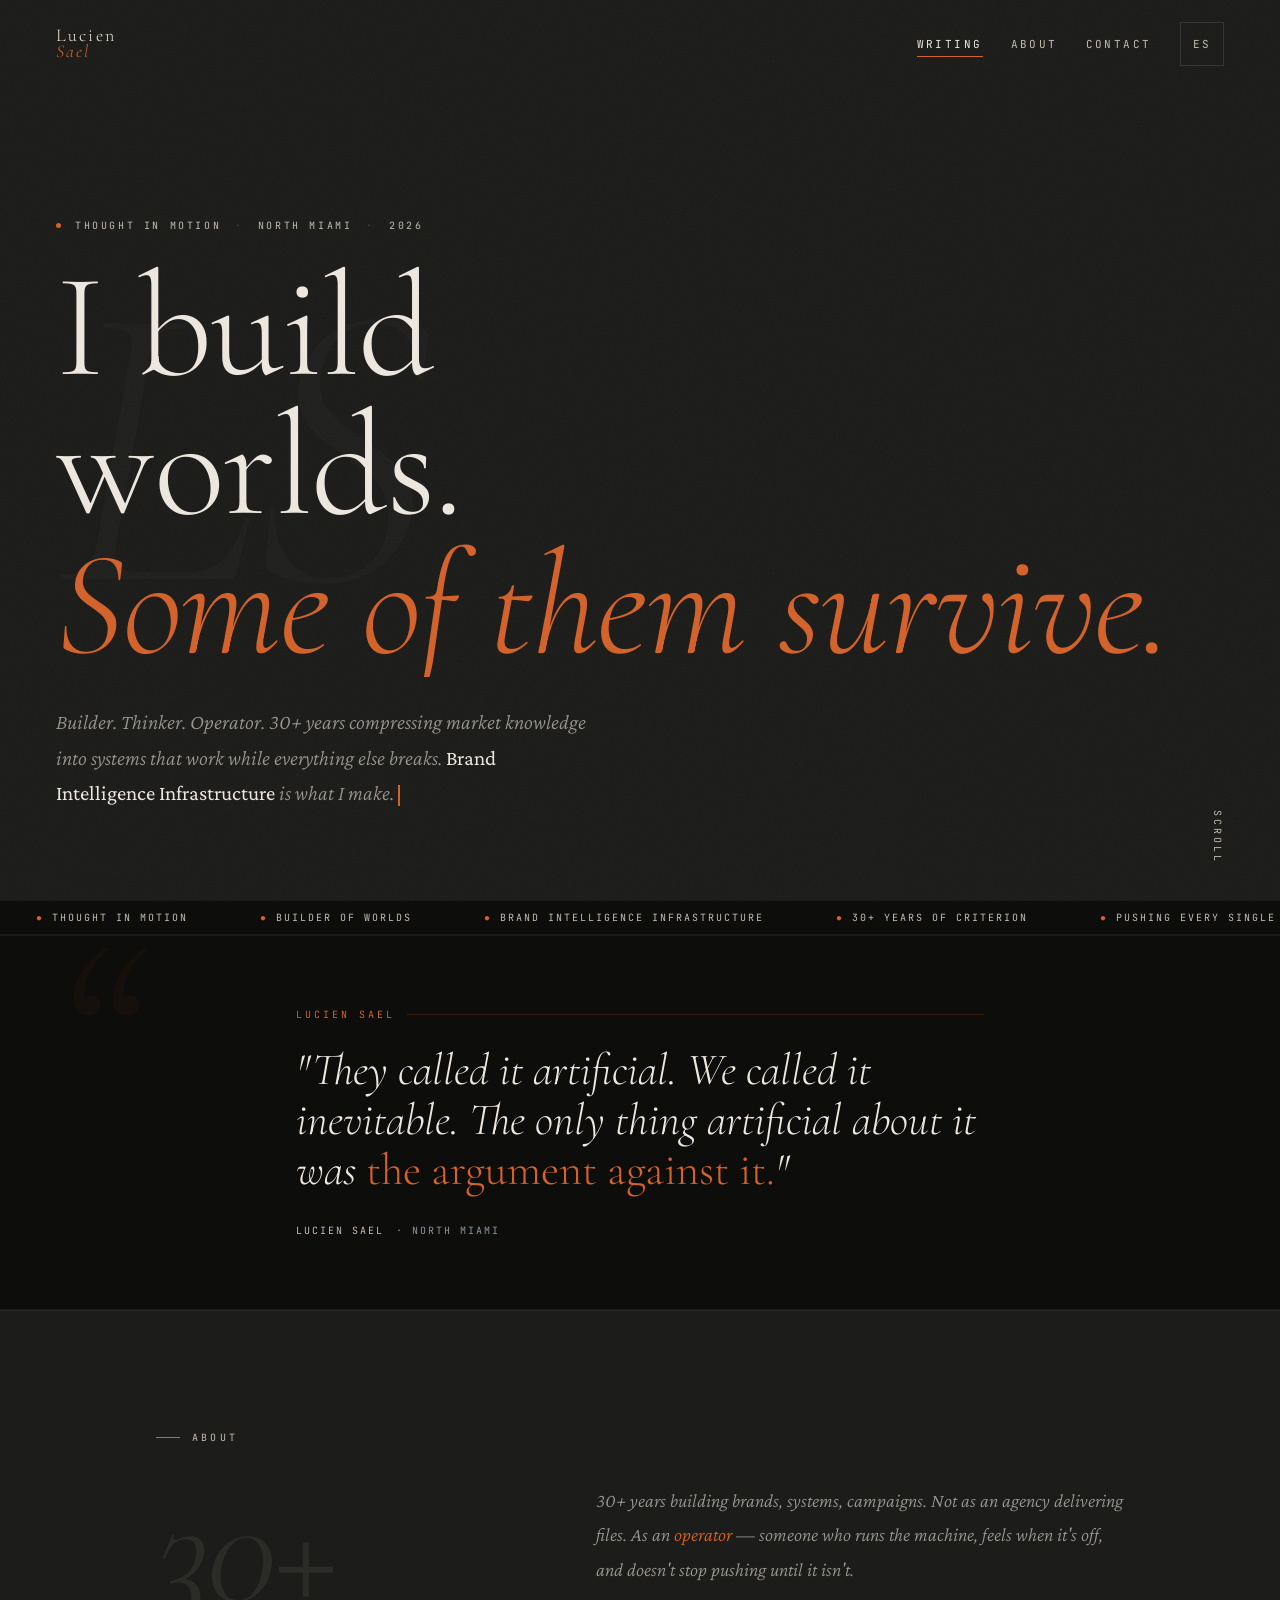
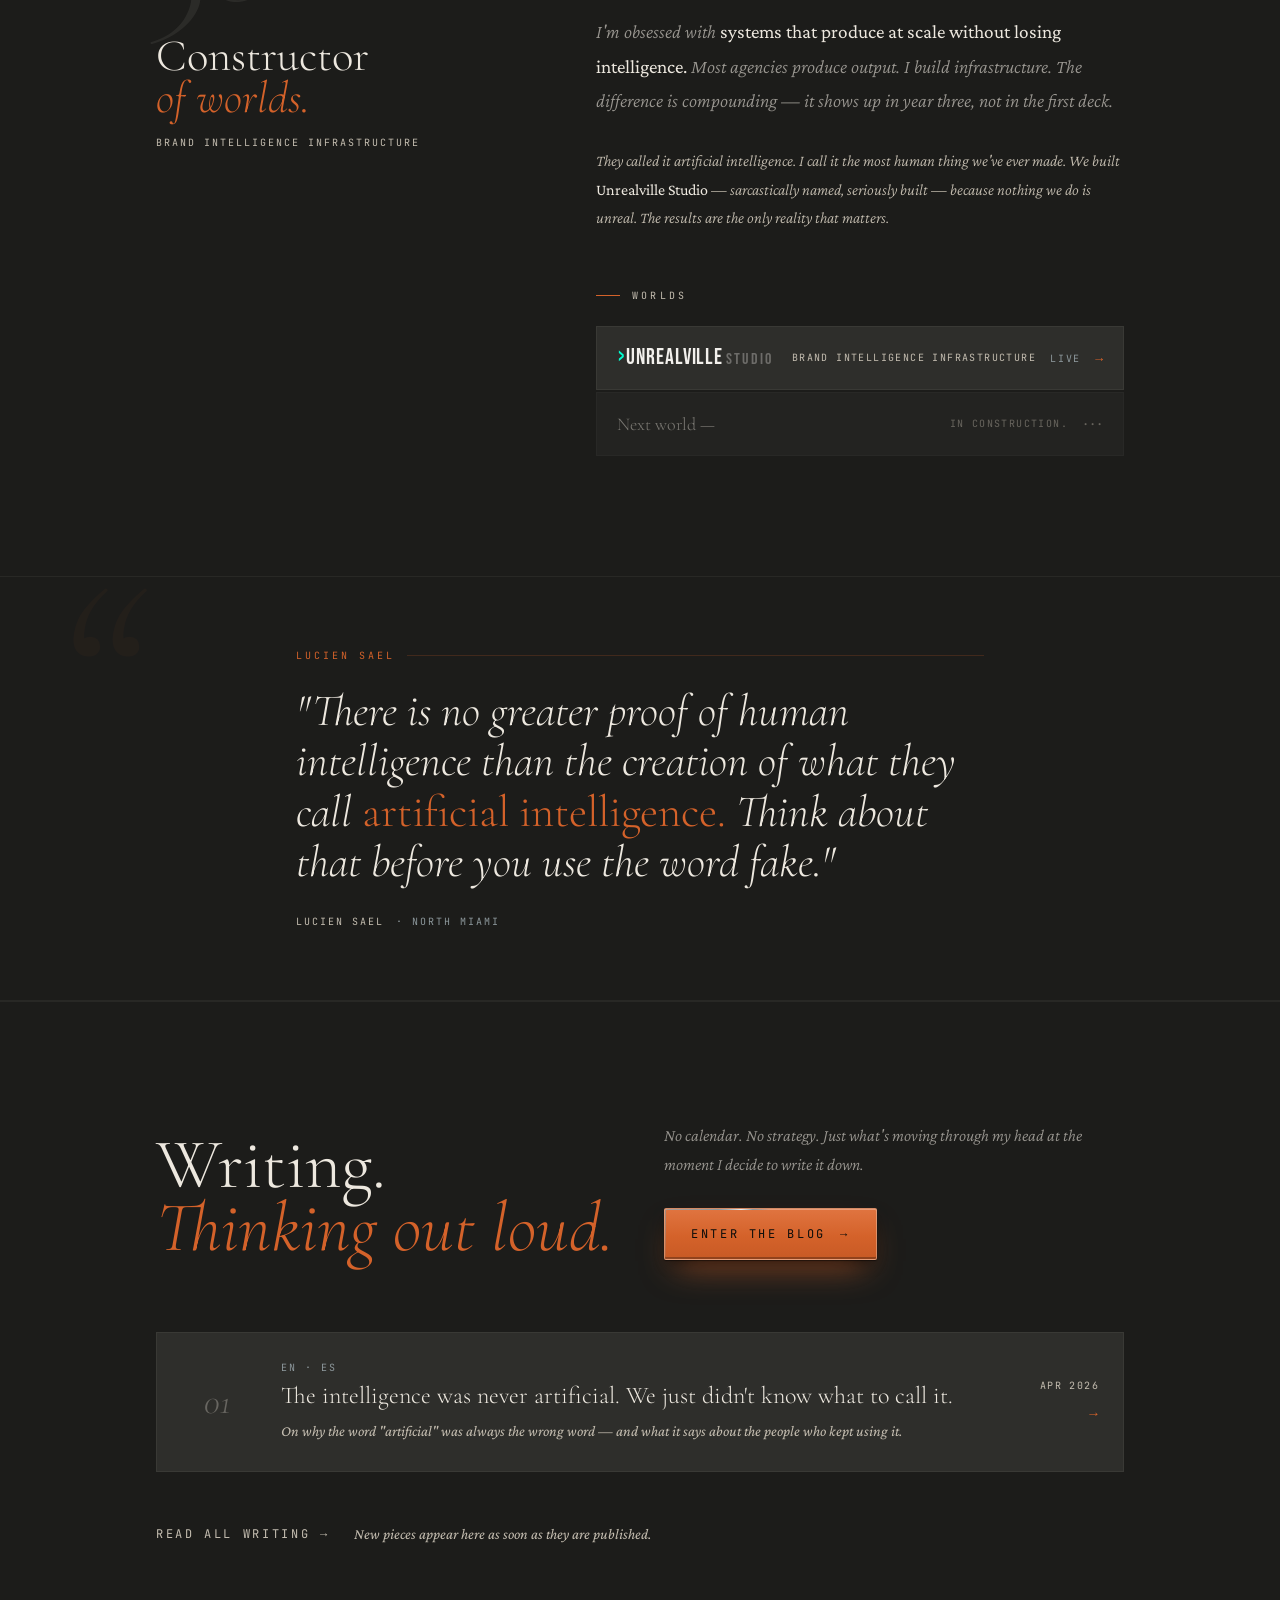
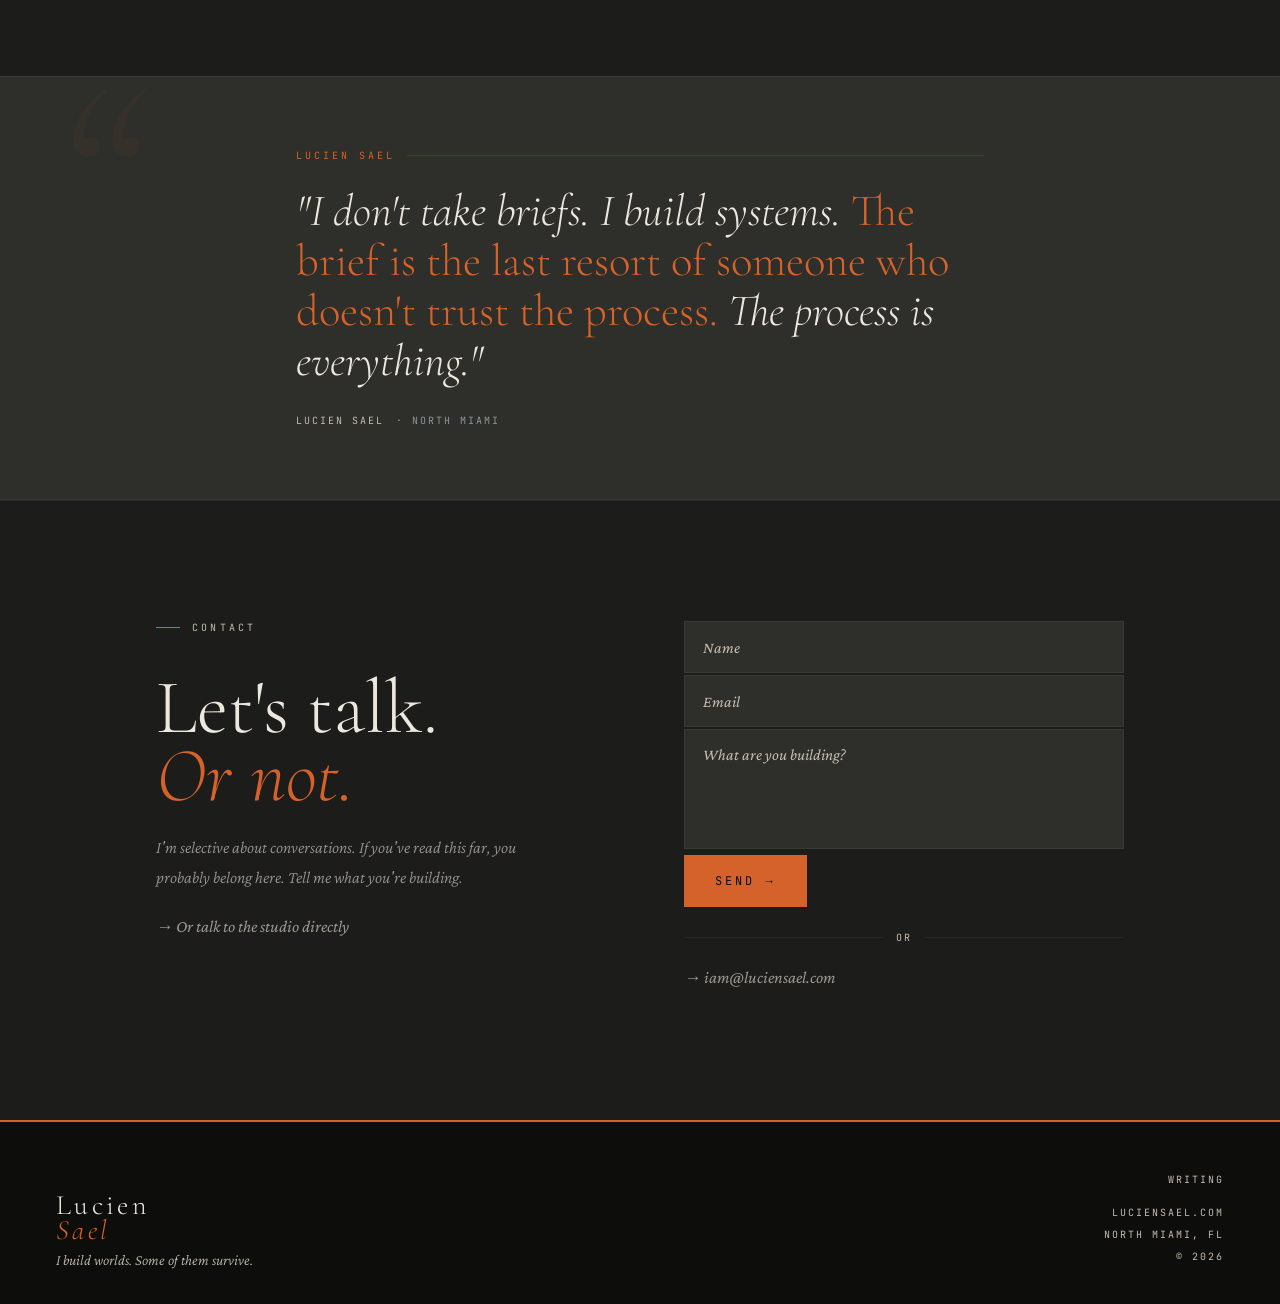
==== commit 604e6e92: "Portada: «Writing» entra al blog, la sección se actualiza sola y el sitio pasa a mobile-first Pedido" ====
--- a/index.html
+++ b/index.html
@@ -2,18 +2,26 @@
 <html lang="en">
 <head>
 <meta charset="UTF-8">
-<meta name="viewport" content="width=device-width, initial-scale=1.0">
+<meta name="viewport" content="width=device-width, initial-scale=1.0, viewport-fit=cover">
 <title>Lucien Sael</title>
 <meta name="description" content="I build worlds. Some of them survive.">
 <meta property="og:title" content="Lucien Sael">
 <meta property="og:description" content="I build worlds. Some of them survive.">
 <meta property="og:url" content="https://luciensael.com">
-<link rel="preconnect" href="https://fonts.googleapis.com">
-<link href="https://fonts.googleapis.com/css2?family=Cormorant+Garamond:ital,wght@0,300;0,400;0,600;1,300;1,400;1,600&family=JetBrains+Mono:ital,wght@0,300;0,400;0,700;1,300&family=Crimson+Pro:ital,wght@0,300;0,400;0,600;1,300;1,400;1,600&display=swap" rel="stylesheet">
+<meta name="theme-color" content="#0D0D0B">
+<!-- Las animaciones de entrada dependen de esta clase: sin JS, todo queda visible (ui-ux-layer §18.5). -->
+<script>document.documentElement.classList.add('js')</script>
+<!-- Tipografías servidas desde el propio dominio (§18.1). Se precargan los tres cortes que
+     pintan la primera pantalla: logotipo, titular y bajada. -->
+<link rel="preload" href="/assets/site/fonts/cormorant-garamond-300-latin.woff2" as="font" type="font/woff2" crossorigin>
+<link rel="preload" href="/assets/site/fonts/cormorant-garamond-300-italic-latin.woff2" as="font" type="font/woff2" crossorigin>
+<link rel="preload" href="/assets/site/fonts/crimson-pro-300-italic-latin.woff2" as="font" type="font/woff2" crossorigin>
+<link rel="stylesheet" href="/assets/site/fonts.css">
 <style>
 /* ════════════════════════════════
-   LUCIEN SAEL — luciensael.com v2.1
-   Brand Identity System v1.0 · QA clean
+   LUCIEN SAEL — luciensael.com v3.0
+   Brand Identity System v1.0 · mobile-first (ui-ux-layer §18)
+   Los estilos base son los del teléfono; los min-width hacen crecer la página.
    ════════════════════════════════ */
 :root {
   --obsidian:  #0D0D0B;
@@ -24,6 +32,10 @@
   --parchment: #C4BDB0;
   --ember:     #D4622A;
   --gold:      #B8922A;
+  /* Acento adicional (BP 2026-10-02): el frío. Cerca del 1 % de la superficie: etiquetas
+     pequeñas, el destello del botón al blog. Contraste: 5,77:1 sobre carbon, 4,61:1 sobre smoke. */
+  --mercurio:  #8D989C;
+  --mercurio-20: rgba(141,152,156,.20);
   --ember-20:  rgba(212,98,42,.20);
   --ember-08:  rgba(212,98,42,.08);
   --ember-04:  rgba(212,98,42,.04);
@@ -34,250 +46,401 @@
   --bone-06:   rgba(237,232,223,.06);
   --fd: 'Cormorant Garamond', Georgia, serif;
   --fb: 'Crimson Pro', Georgia, serif;
-  --fm: 'JetBrains Mono', monospace;
-}
-@keyframes pulse-ember { 0%,100%{transform:scale(1);opacity:1} 50%{transform:scale(1.8);opacity:.4} }
-@keyframes blink       { 0%,49%{opacity:1} 50%,100%{opacity:0} }
-@keyframes rise        { from{opacity:0;transform:translateY(28px)} to{opacity:1;transform:translateY(0)} }
-@keyframes grain-drift { 0%,100%{transform:translate(0,0)} 25%{transform:translate(-1px,1px)} 75%{transform:translate(1px,-1px)} }
-@keyframes marquee     { from{transform:translateX(0)} to{transform:translateX(-50%)} }
+  --fm: 'JetBrains Mono', ui-monospace, monospace;
+  --gutter: 20px;
+}
+@property --ang { syntax:'<angle>'; inherits:false; initial-value:0deg; }
+@keyframes pulse-ember  { 0%,100%{transform:scale(1);opacity:1} 50%{transform:scale(1.8);opacity:.4} }
+@keyframes blink        { 0%,49%{opacity:1} 50%,100%{opacity:0} }
+@keyframes prompt-blink { 0%,49%{opacity:1} 50%,100%{opacity:0} }
+@keyframes rise         { from{opacity:0;transform:translateY(28px)} to{opacity:1;transform:translateY(0)} }
+@keyframes grain-drift  { 0%,100%{transform:translate(0,0)} 25%{transform:translate(-1px,1px)} 75%{transform:translate(1px,-1px)} }
+@keyframes marquee      { from{transform:translateX(0)} to{transform:translateX(-50%)} }
+@keyframes spin-ang     { to{--ang:360deg} }
+@keyframes sheen        { 0%,82%{transform:translateX(-120%) skewX(-20deg)} 100%{transform:translateX(220%) skewX(-20deg)} }
 
 *,*::before,*::after { margin:0; padding:0; box-sizing:border-box; }
-html { scroll-behavior:smooth; }
-body { background:var(--carbon); color:var(--bone); font-family:var(--fb); cursor:none; overflow-x:hidden; -webkit-font-smoothing:antialiased; }
+html { scroll-behavior:smooth; -webkit-text-size-adjust:100%; }
+body { background:var(--carbon); color:var(--bone); font-family:var(--fb); overflow-x:hidden; -webkit-font-smoothing:antialiased; }
+a { color:inherit; }
+:focus-visible { outline:2px solid var(--ember); outline-offset:3px; }
+.skip-link { position:absolute; left:-9999px; top:8px; z-index:2000; background:var(--obsidian); color:var(--bone);
+  padding:12px 16px; font-family:var(--fm); font-size:12px; }
+.skip-link:focus { left:8px; }
 
 /* GRAIN */
 #grain { position:fixed; inset:0; z-index:1000; pointer-events:none; opacity:.03;
   background-image:url("data:image/svg+xml,%3Csvg viewBox='0 0 512 512' xmlns='http://www.w3.org/2000/svg'%3E%3Cfilter id='n'%3E%3CfeTurbulence type='fractalNoise' baseFrequency='0.88' numOctaves='4' stitchTiles='stitch'/%3E%3C/filter%3E%3Crect width='100%25' height='100%25' filter='url(%23n)'/%3E%3C/svg%3E");
   animation:grain-drift 10s steps(1) infinite; }
 
-/* CURSOR */
-#cur { position:fixed; width:8px; height:8px; border-radius:50%; background:var(--ember);
-  pointer-events:none; z-index:9999; transform:translate(-50%,-50%);
-  transition:width .15s,height .15s,background .15s;
-  animation:pulse-ember 2.4s ease-in-out infinite; }
-#cur.h { width:20px; height:20px; background:transparent; border:1px solid var(--ember); animation:none; }
-
-/* NAV */
-nav { position:fixed; top:0; left:0; right:0; z-index:500; padding:22px 56px;
-  display:flex; align-items:center; justify-content:space-between;
+/* CURSOR — sólo con ratón. En un teléfono no hay cursor que seguir, y esconder el del
+   sistema dejaba sin indicador a quien navega con trackpad sobre una tableta. */
+#cur { display:none; }
+@media (hover:hover) and (pointer:fine) {
+  body { cursor:none; }
+  a, button, input, textarea { cursor:none; }
+  #cur { display:block; position:fixed; width:8px; height:8px; border-radius:50%; background:var(--ember);
+    pointer-events:none; z-index:9999; transform:translate(-50%,-50%);
+    transition:width .15s,height .15s,background .15s;
+    animation:pulse-ember 2.4s ease-in-out infinite; opacity:0; }
+  /* Invisible hasta el primer movimiento: sin esto se quedaba un punto en la esquina. */
+  #cur.on { opacity:1; }
+  #cur.h { width:20px; height:20px; background:transparent; border:1px solid var(--ember); animation:none; }
+}
+
+/* NAV — teléfono: logotipo + botón de menú. El menú completo pasa a la cabecera sólo
+   cuando cabe sin partir líneas (§18.3). */
+nav { position:fixed; top:0; left:0; right:0; z-index:500;
+  padding:max(14px, env(safe-area-inset-top)) var(--gutter) 14px;
+  display:flex; align-items:center; justify-content:space-between; gap:16px;
   transition:background .4s, border-color .4s; border-bottom:1px solid transparent; }
-nav.s { background:rgba(28,28,26,.94); backdrop-filter:blur(14px); border-color:var(--bone-06); }
+nav.s { background:rgba(28,28,26,.94); backdrop-filter:blur(14px); -webkit-backdrop-filter:blur(14px); border-color:var(--bone-06); }
 
 /* LOGOTYPE — canonical D stacked */
 .logotype { text-decoration:none; display:block; line-height:.88; }
 .logotype .ln { display:block; font-family:var(--fd); font-weight:300; letter-spacing:.12em; }
 .logotype .ln.first { color:var(--bone); font-style:normal; }
 .logotype .ln.last  { color:var(--ember); font-style:italic; }
-.nav-logo .logotype .ln { font-size:18px; }
-
-.nav-right { display:flex; align-items:center; gap:28px; }
-.nav-link { font-family:var(--fm); font-size:9px; letter-spacing:.24em; text-transform:uppercase;
-  color:var(--parchment); text-decoration:none; transition:color .2s; position:relative; }
-.nav-link::after { content:''; position:absolute; bottom:-3px; left:0; right:0; height:1px;
+.nav-logo { min-height:44px; display:flex; flex-direction:column; justify-content:center; }
+.nav-logo .ln { font-size:18px; }
+
+.nav-right { display:none; align-items:center; gap:28px; }
+.nav-link { font-family:var(--fm); font-size:11px; letter-spacing:.22em; text-transform:uppercase; white-space:nowrap;
+  color:var(--parchment); text-decoration:none; transition:color .2s; position:relative; padding:12px 0; }
+.nav-link::after { content:''; position:absolute; bottom:6px; left:0; right:0; height:1px;
   background:var(--ember); transform:scaleX(0); transform-origin:left; transition:transform .25s; }
 .nav-link:hover { color:var(--bone); }
 .nav-link:hover::after { transform:scaleX(1); }
-.nav-lang { font-family:var(--fm); font-size:9px; letter-spacing:.22em; text-transform:uppercase;
-  color:var(--parchment); background:none; border:1px solid var(--bone-06);
-  padding:5px 10px; cursor:none; transition:all .2s; }
+.nav-link.feature { color:var(--bone); }
+.nav-link.feature::after { transform:scaleX(1); background:var(--ember); }
+.nav-lang { font-family:var(--fm); font-size:11px; letter-spacing:.2em; text-transform:uppercase;
+  color:var(--parchment); background:none; border:1px solid var(--bone-12);
+  min-width:44px; min-height:44px; padding:0 12px; transition:all .2s; }
 .nav-lang:hover { color:var(--bone); border-color:var(--ember-20); }
 
+.menu-btn { display:inline-flex; align-items:center; justify-content:center; gap:10px; min-width:44px; min-height:44px;
+  padding:0 12px; background:none; border:1px solid var(--bone-12); color:var(--bone);
+  font-family:var(--fm); font-size:11px; letter-spacing:.22em; text-transform:uppercase; }
+.menu-btn .bars { display:grid; gap:5px; width:18px; }
+.menu-btn .bars i { display:block; height:1px; background:currentColor; transition:transform .25s, opacity .2s; }
+.menu-btn[aria-expanded="true"] .bars i:nth-child(1) { transform:translateY(3px) rotate(45deg); }
+.menu-btn[aria-expanded="true"] .bars i:nth-child(2) { transform:translateY(-3px) rotate(-45deg); }
+
+/* MENÚ MÓVIL — panel a pantalla completa con comportamiento de diálogo (§18.3). */
+.drawer { position:fixed; inset:0; z-index:490; background:var(--obsidian);
+  padding:calc(96px + env(safe-area-inset-top)) var(--gutter) calc(28px + env(safe-area-inset-bottom));
+  display:flex; flex-direction:column; justify-content:space-between; gap:32px;
+  opacity:0; visibility:hidden; transition:opacity .25s, visibility 0s linear .25s; overflow-y:auto; }
+/* Al abrir, `visibility` cambia en el acto (sin retardo): el foco se mueve al panel en el
+   siguiente tick y un elemento oculto no es enfocable. Al cerrar, espera al fundido. */
+.drawer.open { opacity:1; visibility:visible; transition:opacity .25s, visibility 0s; }
+.drawer-links { list-style:none; display:grid; }
+.drawer-links a { display:flex; align-items:baseline; gap:16px; min-height:64px; padding:14px 0;
+  border-bottom:1px solid var(--bone-06); text-decoration:none;
+  font-family:var(--fd); font-weight:300; font-size:clamp(30px,9vw,44px); line-height:1.05; color:var(--bone); }
+.drawer-links a .n { font-family:var(--fm); font-size:11px; letter-spacing:.2em; color:var(--mercurio); flex:none; }
+.drawer-links a em { color:var(--ember); }
+.drawer-foot { display:grid; gap:14px; }
+.drawer-foot .nav-lang { justify-self:start; }
+
 /* HERO */
-#hero { min-height:100vh; display:flex; flex-direction:column; justify-content:flex-end;
-  padding:0 56px 88px; position:relative; overflow:hidden; }
-.hero-watermark { position:absolute; top:50%; left:56px; transform:translateY(-50%);
-  font-family:var(--fd); font-size:clamp(200px,32vw,480px); font-weight:300; font-style:italic;
-  color:var(--bone); opacity:.018; line-height:.8; letter-spacing:-.03em;
-  pointer-events:none; user-select:none; white-space:nowrap; }
-.hero-meta { font-family:var(--fm); font-size:9px; letter-spacing:.3em; text-transform:uppercase;
-  color:var(--parchment); margin-bottom:32px; display:flex; align-items:center; gap:18px;
-  opacity:0; animation:rise .7s ease .5s forwards; }
+#hero { min-height:100vh; min-height:100svh; display:flex; flex-direction:column; justify-content:flex-end;
+  padding:120px var(--gutter) 72px; position:relative; overflow:hidden; }
+.hero-watermark { display:none; }
+.hero-meta { font-family:var(--fm); font-size:10px; letter-spacing:.26em; text-transform:uppercase;
+  color:var(--parchment); margin-bottom:28px; display:flex; flex-wrap:wrap; align-items:center; gap:10px 14px; }
 .hero-dot { width:5px; height:5px; background:var(--ember); border-radius:50%; animation:pulse-ember 2.4s ease-in-out infinite; }
-.hero-head { font-family:var(--fd); font-size:clamp(56px,10vw,148px); font-weight:300;
-  line-height:.88; letter-spacing:-.01em; overflow:hidden; margin-bottom:36px; }
-.hero-head .hl { display:block; overflow:hidden; }
-.hero-head .hl span { display:block; transform:translateY(110%); animation:rise 1s cubic-bezier(.16,1,.3,1) forwards; }
-.hero-head .hl:nth-child(1) span { animation-delay:.08s; }
-.hero-head .hl:nth-child(2) span { animation-delay:.2s; }
-.hero-head .hl:nth-child(3) span { animation-delay:.32s; color:var(--ember); font-style:italic; }
-.hero-sub { font-family:var(--fb); font-size:clamp(16px,1.7vw,21px); font-style:italic; font-weight:300;
-  color:var(--bone-60); line-height:1.7; max-width:540px;
-  opacity:0; animation:rise .8s ease .65s forwards; }
+.hero-head { font-family:var(--fd); font-size:clamp(40px,13vw,148px); font-weight:300;
+  line-height:.9; letter-spacing:-.01em; margin-bottom:28px; overflow-wrap:anywhere; }
+.hero-head .hl { display:block; overflow:hidden; padding-bottom:.04em; }
+.hero-head .hl span { display:block; }
+.hero-head .hl:nth-child(3) span { color:var(--ember); font-style:italic; }
+.hero-sub { font-family:var(--fb); font-size:clamp(17px,1.7vw,21px); font-style:italic; font-weight:300;
+  color:var(--bone-60); line-height:1.7; max-width:540px; }
 .hero-sub strong { color:var(--bone); font-style:normal; font-weight:400; }
 .hero-cursor { display:inline-block; width:2px; height:1em; background:var(--ember); vertical-align:middle; margin-left:4px; animation:blink 1s step-end infinite; }
-.hero-scroll { position:absolute; bottom:36px; right:56px; font-family:var(--fm); font-size:8px;
-  letter-spacing:.3em; text-transform:uppercase; color:var(--parchment); writing-mode:vertical-rl;
-  opacity:0; animation:rise .6s ease 1.1s forwards; }
-
-/* TICKER */
+.hero-scroll { display:none; }
+/* Entrada del hero: sólo con JS (la clase la pone el <head>) y sólo sin movimiento reducido. */
+.js .hero-meta, .js .hero-sub { opacity:0; }
+.js .hero-meta { animation:rise .7s ease .5s forwards; }
+.js .hero-sub  { animation:rise .8s ease .65s forwards; }
+.js .hero-head .hl span { transform:translateY(110%); animation:rise 1s cubic-bezier(.16,1,.3,1) forwards; }
+.js .hero-head .hl:nth-child(1) span { animation-delay:.08s; }
+.js .hero-head .hl:nth-child(2) span { animation-delay:.2s; }
+.js .hero-head .hl:nth-child(3) span { animation-delay:.32s; }
+
+/* TICKER — la única fila que se desplaza en horizontal a propósito. */
 .ticker { border-top:1px solid var(--bone-06); border-bottom:1px solid var(--bone-06);
   padding:10px 0; overflow:hidden; background:var(--obsidian); }
-.ticker-track { display:flex; white-space:nowrap; animation:marquee 38s linear infinite; }
-.ticker-item { font-family:var(--fm); font-size:9px; letter-spacing:.2em; text-transform:uppercase;
-  color:var(--parchment); padding:0 52px; flex-shrink:0; }
+.ticker-track { display:flex; white-space:nowrap; width:max-content; animation:marquee 38s linear infinite; }
+.ticker-item { font-family:var(--fm); font-size:10px; letter-spacing:.2em; text-transform:uppercase;
+  color:var(--parchment); padding:0 36px; flex-shrink:0; }
 .ticker-item .e { color:var(--ember); }
 
 /* SHARED */
-.wrap { max-width:1080px; margin:0 auto; padding:0 56px; }
-.sec-label { font-family:var(--fm); font-size:8px; letter-spacing:.38em; text-transform:uppercase;
-  color:var(--parchment); display:flex; align-items:center; gap:12px; margin-bottom:56px; }
+.wrap { max-width:1080px; margin:0 auto; padding:0 var(--gutter); }
+.sec-label { font-family:var(--fm); font-size:10px; letter-spacing:.32em; text-transform:uppercase;
+  color:var(--parchment); display:flex; align-items:center; gap:12px; margin-bottom:40px; }
 .sec-label::before { content:''; width:24px; height:1px; background:var(--ember); flex-shrink:0; }
 
 /* QUOTE STANDALONE */
-.quote-band { padding:72px 0; background:var(--obsidian);
+.quote-band { padding:64px 0; background:var(--obsidian);
   border-top:1px solid var(--bone-06); border-bottom:1px solid var(--bone-06);
   position:relative; overflow:hidden; }
-.quote-band::before { content:'\201C'; position:absolute; top:-40px; left:48px;
-  font-family:var(--fd); font-size:280px; font-weight:300; font-style:italic;
+.quote-band::before { content:'\201C'; position:absolute; top:-40px; left:12px;
+  font-family:var(--fd); font-size:220px; font-weight:300; font-style:italic;
   color:var(--ember); opacity:.04; pointer-events:none; user-select:none; line-height:1; }
-.quote-inner { max-width:800px; margin:0 auto; padding:0 56px; position:relative; z-index:1; }
-.quote-tag { font-family:var(--fm); font-size:8px; letter-spacing:.32em; text-transform:uppercase;
-  color:var(--ember); margin-bottom:28px; display:flex; align-items:center; gap:12px; }
+.quote-inner { max-width:800px; margin:0 auto; padding:0 var(--gutter); position:relative; z-index:1; }
+.quote-tag { font-family:var(--fm); font-size:10px; letter-spacing:.3em; text-transform:uppercase;
+  color:var(--ember); margin-bottom:24px; display:flex; align-items:center; gap:12px; }
 .quote-tag::after { content:''; flex:1; height:1px; background:var(--ember-20); }
 .quote-text { font-family:var(--fd); font-size:clamp(24px,3.5vw,46px); font-weight:300;
-  font-style:italic; line-height:1.1; color:var(--bone); margin-bottom:32px; }
+  font-style:italic; line-height:1.12; color:var(--bone); margin-bottom:28px; }
 .quote-text strong { font-style:normal; color:var(--ember); font-weight:300; }
-.quote-sig { font-family:var(--fm); font-size:9px; letter-spacing:.22em; text-transform:uppercase;
-  color:var(--ash); display:flex; align-items:center; gap:12px; }
-.quote-sig span { color:var(--parchment); }
+.quote-sig { font-family:var(--fm); font-size:10px; letter-spacing:.2em; text-transform:uppercase;
+  color:var(--parchment); display:flex; flex-wrap:wrap; align-items:center; gap:6px 12px; }
+.quote-sig span { color:var(--mercurio); }
 
 /* ABOUT */
-#about { padding:120px 0; border-top:1px solid var(--bone-06); }
-.about-grid { display:grid; grid-template-columns:1fr 1.5fr; gap:88px; align-items:start; }
-.about-left { position:sticky; top:120px; }
+#about { padding:96px 0; border-top:1px solid var(--bone-06); }
+.about-grid { display:grid; grid-template-columns:minmax(0,1fr); gap:48px; align-items:start; }
+.about-grid > * { min-width:0; }
 .about-num { font-family:var(--fd); font-size:clamp(80px,13vw,160px); font-weight:300; font-style:italic;
   color:var(--bone); opacity:.07; line-height:.82; letter-spacing:-.02em; margin-bottom:20px; }
 .about-title { font-family:var(--fd); font-size:clamp(32px,3.5vw,48px); font-weight:300; line-height:.95; margin-bottom:16px; }
 .about-title em { color:var(--ember); font-style:italic; }
-.about-sub { font-family:var(--fm); font-size:9px; letter-spacing:.2em; text-transform:uppercase; color:var(--parchment); }
-.about-body { font-family:var(--fb); font-size:clamp(16px,1.5vw,20px); font-weight:300; font-style:italic;
+.about-sub { font-family:var(--fm); font-size:10px; letter-spacing:.2em; text-transform:uppercase; color:var(--parchment); }
+.about-body { font-family:var(--fb); font-size:clamp(17px,1.5vw,20px); font-weight:300; font-style:italic;
   color:var(--bone-60); line-height:1.8; margin-bottom:28px; }
 .about-body strong { color:var(--bone); font-style:normal; font-weight:400; }
 .about-body em.e { color:var(--ember); }
-.worlds-list { display:flex; flex-direction:column; gap:2px; margin-top:48px; }
-.world-item { display:flex; align-items:center; justify-content:space-between;
-  padding:18px 22px; background:var(--smoke); border:1px solid var(--bone-06);
+.about-body.small { font-size:16px; color:var(--parchment); }
+.worlds-list { display:flex; flex-direction:column; gap:2px; margin-top:24px; }
+.world-item { display:flex; flex-wrap:wrap; align-items:center; justify-content:space-between; gap:12px 16px;
+  padding:18px 20px; min-height:64px; background:var(--smoke); border:1px solid var(--bone-06);
   text-decoration:none; transition:border-color .25s, background .25s;
   position:relative; overflow:hidden; }
+.world-item > * { min-width:0; }
 .world-item::before { content:''; position:absolute; left:0; top:0; bottom:0; width:2px;
   background:var(--ember); transform:scaleY(0); transform-origin:bottom; transition:transform .25s; }
 .world-item:hover { border-color:var(--ember-20); background:var(--ember-04); }
 .world-item:hover::before { transform:scaleY(1); }
 .world-name { font-family:var(--fd); font-size:18px; font-weight:300; color:var(--bone); }
-.world-name em { color:var(--ember); font-style:italic; }
-.world-right { display:flex; align-items:center; gap:14px; }
-.world-status { font-family:var(--fm); font-size:8px; letter-spacing:.18em; text-transform:uppercase; color:var(--ember); }
+.world-right { display:flex; flex-wrap:wrap; align-items:center; gap:10px 14px; }
+.world-status { font-family:var(--fm); font-size:10px; letter-spacing:.18em; text-transform:uppercase; color:var(--mercurio); }
 .world-arrow { font-family:var(--fm); font-size:13px; color:var(--ember); transition:transform .2s; }
 .world-item:hover .world-arrow { transform:translateX(4px); }
-.world-meta { font-family:var(--fm); font-size:8px; letter-spacing:.14em; text-transform:uppercase; color:var(--ash); text-align:right; line-height:2; }
-.world-item.next { opacity:.35; cursor:default; pointer-events:none; }
+.world-meta { font-family:var(--fm); font-size:10px; letter-spacing:.14em; text-transform:uppercase; color:var(--parchment); line-height:1.8; }
+.world-item.next { opacity:.45; pointer-events:none; }
 .world-item.next::before { display:none; }
 
+/* LOGOTIPO DE >UNREALVILLE studio — copiado del BP de la marca (BP_BRAND_UNRLVL v1.6,
+   logotype.css_complete). Es el logotipo DE OTRA MARCA y se muestra con SU identidad: el
+   chevron cyan parpadea siempre. La regla «nunca cian» del BP de Lucien gobierna su propia
+   paleta, no el logotipo de un mundo que él firma. */
+.lt-logotype { font-family:'Bebas Neue', Impact, sans-serif; font-size:22px; letter-spacing:.04em; line-height:1; white-space:nowrap; }
+.lt-un { color:#F2F0EC; }
+.lt-chevron { color:#00FFD1; animation:prompt-blink 1.1s step-end infinite; display:inline-block;
+  transform:scaleY(1.45) scaleX(.72); transform-origin:center; letter-spacing:0; margin-right:.02em; }
+.lt-studio { color:rgba(242,240,236,.32); font-size:.72em; letter-spacing:.14em; margin-left:.18em; vertical-align:baseline; }
+
 /* WRITING */
-#writing { padding:120px 0; border-top:1px solid var(--bone-06); }
-.writing-head { display:grid; grid-template-columns:1fr 1fr; gap:48px; align-items:end; margin-bottom:72px; }
+#writing { padding:96px 0; border-top:1px solid var(--bone-06); }
+.writing-head { display:grid; grid-template-columns:minmax(0,1fr); gap:28px; align-items:end; margin-bottom:48px; }
+.writing-head > * { min-width:0; }
 .writing-title { font-family:var(--fd); font-size:clamp(40px,5.5vw,80px); font-weight:300; line-height:.9; }
 .writing-title em { color:var(--ember); font-style:italic; }
-.writing-intro { font-family:var(--fb); font-size:17px; font-style:italic; font-weight:300; color:var(--bone-60); line-height:1.7; }
+.writing-intro { font-family:var(--fb); font-size:17px; font-style:italic; font-weight:300; color:var(--bone-60); line-height:1.7; margin-bottom:24px; }
+
+/* BOTÓN AL BLOG — relieve de ui-ux-layer §19 en la voz de Lucien: el cuerpo es ember (el
+   calor) y el destello que recorre el contorno es Mercurio (el frío). Texto obsidian:
+   5,17:1 sobre ember, 6,25:1 en la parte clara del degradado; el bone daría 3,08:1. */
+.btn-blog { position:relative; isolation:isolate; display:inline-flex; align-items:center; gap:14px;
+  min-height:52px; padding:14px 26px; border-radius:2px; overflow:hidden; text-decoration:none;
+  font-family:var(--fm); font-size:12px; font-weight:400; letter-spacing:.22em; text-transform:uppercase; color:var(--obsidian);
+  background:linear-gradient(180deg,#E07440 0%,#D4622A 55%,#C85A25 100%);
+  border:1px solid rgba(237,232,223,.34);
+  box-shadow:inset 0 1px 0 rgba(255,255,255,.3), inset 0 -2px 0 rgba(0,0,0,.28),
+    0 1px 1px rgba(0,0,0,.45), 0 6px 14px -4px rgba(0,0,0,.6), 0 16px 34px -12px rgba(212,98,42,.75);
+  transition:transform .2s cubic-bezier(.2,.8,.2,1), box-shadow .2s, border-color .2s;
+  touch-action:manipulation; }
+.btn-blog::before { content:''; position:absolute; inset:0; z-index:-1; padding:1px; border-radius:inherit;
+  background:conic-gradient(from var(--ang), transparent 0 70%, var(--mercurio) 82%, #E9EEF0 86%, var(--mercurio) 90%, transparent 100%);
+  -webkit-mask:linear-gradient(#000 0 0) content-box, linear-gradient(#000 0 0);
+  -webkit-mask-composite:xor; mask-composite:exclude; animation:spin-ang 6s linear infinite; }
+.btn-blog::after { content:''; position:absolute; top:0; bottom:0; left:0; width:38%; z-index:-1;
+  background:linear-gradient(90deg, transparent, rgba(233,238,240,.32), transparent);
+  transform:translateX(-120%) skewX(-20deg); animation:sheen 7s ease-in-out 2s infinite; }
+.btn-blog .arr { transition:transform .2s; }
+@media (hover:hover) and (pointer:fine) {
+  .btn-blog:hover { transform:translateY(-2px); border-color:rgba(237,232,223,.55);
+    box-shadow:inset 0 1px 0 rgba(255,255,255,.34), inset 0 -2px 0 rgba(0,0,0,.28),
+      0 1px 1px rgba(0,0,0,.45), 0 10px 20px -6px rgba(0,0,0,.6), 0 22px 44px -12px rgba(212,98,42,.9),
+      0 0 0 4px rgba(212,98,42,.14); }
+  .btn-blog:hover::before { animation-duration:2.4s; }
+  .btn-blog:hover .arr { transform:translateX(4px); }
+}
+.btn-blog:active { transform:translateY(1px) scale(.985); transition-duration:60ms;
+  box-shadow:inset 0 2px 8px rgba(0,0,0,.35); }
+.btn-blog:focus-visible { outline:2px solid var(--mercurio); outline-offset:3px; }
+
 .posts { display:flex; flex-direction:column; gap:2px; }
-.post { display:grid; grid-template-columns:72px 1fr 88px; gap:28px; align-items:center;
-  padding:28px 24px; background:var(--smoke); border:1px solid var(--bone-06);
+.post { display:grid; grid-template-columns:minmax(0,1fr); gap:12px; align-items:center;
+  padding:24px 20px; background:var(--smoke); border:1px solid var(--bone-06);
   text-decoration:none; transition:border-color .25s, background .25s; position:relative; overflow:hidden; }
+.post > * { min-width:0; }
 .post::after { content:''; position:absolute; bottom:0; left:0; right:0; height:1px;
   background:var(--ember); transform:scaleX(0); transform-origin:left; transition:transform .38s; }
 .post:hover { border-color:var(--bone-12); background:var(--carbon); }
 .post:hover::after { transform:scaleX(1); }
-.post-n { font-family:var(--fd); font-size:36px; font-weight:300; font-style:italic;
-  color:var(--bone-12); line-height:1; text-align:center; }
-.post-lang { font-family:var(--fm); font-size:8px; letter-spacing:.22em; text-transform:uppercase; color:var(--ember); margin-bottom:8px; }
-.post-title { font-family:var(--fd); font-size:clamp(18px,2vw,24px); font-weight:300; color:var(--bone); line-height:1.2; margin-bottom:8px; }
-.post-excerpt { font-family:var(--fb); font-size:14px; font-style:italic; color:var(--parchment); line-height:1.6; }
-.post-meta { font-family:var(--fm); font-size:8px; letter-spacing:.14em; text-transform:uppercase; color:var(--ash); text-align:right; line-height:2.2; }
-.post-arrow { color:var(--ember); font-size:14px; display:block; margin-top:8px; transition:transform .2s; }
+.post-n { display:none; font-family:var(--fd); font-size:36px; font-weight:300; font-style:italic;
+  color:var(--bone-30); line-height:1; text-align:center; }
+.post-lang { font-family:var(--fm); font-size:10px; letter-spacing:.2em; text-transform:uppercase; color:var(--mercurio); margin-bottom:8px; }
+.post-title { font-family:var(--fd); font-size:clamp(20px,2vw,24px); font-weight:300; color:var(--bone); line-height:1.2; margin-bottom:8px; }
+.post-excerpt { font-family:var(--fb); font-size:15px; font-style:italic; color:var(--parchment); line-height:1.6; }
+.post-meta { font-family:var(--fm); font-size:10px; letter-spacing:.14em; text-transform:uppercase; color:var(--parchment);
+  display:flex; align-items:center; gap:12px; }
+.post-arrow { color:var(--ember); font-size:14px; transition:transform .2s; }
 .post:hover .post-arrow { transform:translateX(4px); }
-.post.coming { opacity:.4; pointer-events:none; }
+.writing-foot { margin-top:40px; display:flex; flex-wrap:wrap; align-items:center; gap:16px 24px; }
+.writing-foot .nav-link { display:inline-flex; align-items:center; min-height:44px; font-size:12px; }
+.writing-foot .note { font-family:var(--fb); font-style:italic; font-size:15px; color:var(--parchment); }
 
 /* CONTACT */
-#contact { padding:120px 0; border-top:1px solid var(--bone-06); }
-.contact-grid { display:grid; grid-template-columns:1fr 1fr; gap:88px; align-items:start; }
+#contact { padding:96px 0; border-top:1px solid var(--bone-06); }
+.contact-grid { display:grid; grid-template-columns:minmax(0,1fr); gap:56px; align-items:start; }
+.contact-grid > * { min-width:0; }
 .contact-title { font-family:var(--fd); font-size:clamp(40px,6vw,88px); font-weight:300; line-height:.88; margin-bottom:24px; }
 .contact-title em { color:var(--ember); font-style:italic; }
 .contact-body { font-family:var(--fb); font-size:17px; font-style:italic; font-weight:300; color:var(--bone-60); line-height:1.75; max-width:380px; }
 .contact-form { display:flex; flex-direction:column; gap:2px; }
-.cf-input { background:var(--smoke); border:1px solid var(--bone-06); padding:18px 20px;
+.cf-input { background:var(--smoke); border:1px solid var(--bone-06); padding:16px 18px; min-height:52px;
   font-family:var(--fb); font-size:16px; font-style:italic; color:var(--bone);
-  outline:none; transition:border-color .2s; width:100%; }
+  outline:none; transition:border-color .2s; width:100%; border-radius:0; -webkit-appearance:none; appearance:none; }
 .cf-input::placeholder { color:var(--parchment); }
-.cf-input:focus { border-color:var(--ember-20); }
+.cf-input:focus { border-color:var(--ember); }
 textarea.cf-input { resize:none; min-height:120px; }
-.cf-btn { background:var(--ember); border:1px solid var(--ember); padding:18px 32px;
-  font-family:var(--fm); font-size:10px; letter-spacing:.28em; text-transform:uppercase;
-  color:var(--bone); cursor:none; transition:all .25s; align-self:flex-start; margin-top:4px; }
+.cf-btn { background:var(--ember); border:1px solid var(--ember); padding:16px 30px; min-height:52px;
+  font-family:var(--fm); font-size:12px; letter-spacing:.26em; text-transform:uppercase;
+  color:var(--obsidian); transition:all .25s; align-self:flex-start; margin-top:4px; touch-action:manipulation; }
 .cf-btn:hover { background:transparent; color:var(--ember); }
-.contact-or { font-family:var(--fm); font-size:8px; letter-spacing:.22em; text-transform:uppercase;
-  color:var(--ash); margin-top:24px; display:flex; align-items:center; gap:12px; }
+.contact-or { font-family:var(--fm); font-size:10px; letter-spacing:.22em; text-transform:uppercase;
+  color:var(--parchment); margin-top:24px; display:flex; align-items:center; gap:12px; }
 .contact-or::before,.contact-or::after { content:''; flex:1; height:1px; background:var(--bone-06); }
-.contact-alt { font-family:var(--fb); font-size:16px; font-style:italic; color:var(--bone-60);
-  text-decoration:none; margin-top:16px; display:block; transition:color .2s; }
+.contact-alt { font-family:var(--fb); font-size:17px; font-style:italic; color:var(--bone-60);
+  text-decoration:none; margin-top:12px; display:inline-flex; align-items:center; min-height:44px; transition:color .2s; overflow-wrap:anywhere; }
 .contact-alt:hover { color:var(--ember); }
 
 /* FOOTER */
-footer { border-top:2px solid var(--ember); padding:44px 56px; background:var(--obsidian);
-  display:flex; align-items:flex-end; justify-content:space-between; flex-wrap:wrap; gap:28px; }
-.footer-logotype .ln { font-family:var(--fd); font-weight:300; letter-spacing:.12em; line-height:.88; display:block; }
-.footer-logotype .ln.first { font-size:28px; color:var(--bone); }
-.footer-logotype .ln.last  { font-size:28px; color:var(--ember); font-style:italic; }
-.footer-phrase { font-family:var(--fb); font-size:14px; font-style:italic; font-weight:300; color:var(--parchment); margin-top:10px; }
-.footer-right { font-family:var(--fm); font-size:8px; letter-spacing:.2em; text-transform:uppercase; color:var(--ash); text-align:right; line-height:2.4; }
-.footer-right span { color:var(--parchment); display:block; }
-
-/* RESPONSIVE */
-@media(max-width:768px) {
-  nav { padding:18px 24px; }
-  #hero { padding:0 24px 80px; }
-  .hero-scroll,.hero-watermark { display:none; }
-  .wrap { padding:0 24px; }
-  .about-grid { grid-template-columns:1fr; gap:48px; }
-  .about-left { position:static; }
-  .writing-head { grid-template-columns:1fr; }
-  .contact-grid { grid-template-columns:1fr; gap:56px; }
-  .post { grid-template-columns:1fr; gap:12px; }
-  .post-n { display:none; }
-  footer { padding:36px 24px; flex-direction:column; gap:24px; }
-  .footer-right { text-align:left; }
-  .quote-inner { padding:0 24px; }
+footer { border-top:2px solid var(--ember); background:var(--obsidian);
+  padding:36px var(--gutter) calc(36px + env(safe-area-inset-bottom));
+  display:flex; flex-direction:column; gap:24px; }
+.footer-logotype .ln { font-family:var(--fd); font-weight:300; letter-spacing:.12em; line-height:.88; display:block; font-size:28px; }
+.footer-logotype .ln.first { color:var(--bone); }
+.footer-logotype .ln.last  { color:var(--ember); font-style:italic; }
+.footer-phrase { font-family:var(--fb); font-size:15px; font-style:italic; font-weight:300; color:var(--parchment); margin-top:10px; }
+.footer-right { font-family:var(--fm); font-size:10px; letter-spacing:.2em; text-transform:uppercase; color:var(--parchment); line-height:2.2; }
+.footer-right span, .footer-right a { display:block; color:var(--parchment); text-decoration:none; }
+.footer-right a { display:inline-flex; align-items:center; min-height:44px; }
+.footer-right a:hover { color:var(--bone); }
+
+/* REVEAL — sólo con JS; sin JS todo queda visible (§18.5). */
+.js .reveal { opacity:0; }
+.js .reveal.in { animation:rise .85s ease forwards; }
+
+/* ── CRECE: tableta ── */
+@media (min-width:720px) {
+  :root { --gutter:40px; }
+  .post { grid-template-columns:56px minmax(0,1fr) auto; gap:24px; padding:28px 24px; }
+  .post-n { display:block; }
+  .post-meta { flex-direction:column; align-items:flex-end; gap:6px; text-align:right; line-height:1.8; }
+  .quote-band { padding:72px 0; }
+  .quote-band::before { left:48px; font-size:280px; }
+  footer { flex-direction:row; flex-wrap:wrap; align-items:flex-end; justify-content:space-between; gap:28px; }
+  .footer-right { text-align:right; }
+}
+/* ── CRECE: la cabecera completa cabe sin partir líneas ── */
+@media (min-width:760px) {
+  .nav-right { display:flex; }
+  .menu-btn, .drawer { display:none; }
+}
+/* ── CRECE: escritorio ── */
+@media (min-width:960px) {
+  :root { --gutter:56px; }
+  nav { padding-top:22px; padding-bottom:22px; }
+  #hero { padding-bottom:88px; }
+  .hero-watermark { display:block; position:absolute; top:50%; left:56px; transform:translateY(-50%);
+    font-family:var(--fd); font-size:clamp(200px,32vw,480px); font-weight:300; font-style:italic;
+    color:var(--bone); opacity:.018; line-height:.8; letter-spacing:-.03em;
+    pointer-events:none; user-select:none; white-space:nowrap; }
+  .hero-scroll { display:block; position:absolute; bottom:36px; right:56px; font-family:var(--fm); font-size:10px;
+    letter-spacing:.3em; text-transform:uppercase; color:var(--parchment); writing-mode:vertical-rl; }
+  .js .hero-scroll { opacity:0; animation:rise .6s ease 1.1s forwards; }
+  #about, #writing, #contact { padding:120px 0; }
+  .about-grid { grid-template-columns:minmax(0,1fr) minmax(0,1.5fr); gap:88px; }
+  .about-left { position:sticky; top:120px; }
+  .writing-head { grid-template-columns:minmax(0,1fr) minmax(0,1fr); gap:48px; margin-bottom:72px; }
+  .writing-intro { margin-bottom:28px; }
+  .contact-grid { grid-template-columns:minmax(0,1fr) minmax(0,1fr); gap:88px; }
+  .post { grid-template-columns:72px minmax(0,1fr) 96px; gap:28px; }
+}
+
+/* Movimiento reducido: nada parpadea, nada se desliza, todo queda visible. */
+@media (prefers-reduced-motion:reduce) {
+  html { scroll-behavior:auto; }
+  *, *::before, *::after { animation:none !important; transition:none !important; }
+  .js .hero-meta, .js .hero-sub, .js .hero-scroll, .js .reveal { opacity:1; }
+  .js .hero-head .hl span { transform:none; }
 }
 </style>
 </head>
 <body>
 
-<div id="grain"></div>
-<div id="cur"></div>
+<a class="skip-link" href="#main">Skip to content</a>
+<div id="grain" aria-hidden="true"></div>
+<div id="cur" aria-hidden="true"></div>
 
 <!-- NAV -->
-<nav id="nav">
-  <a href="#" class="nav-logo logotype">
+<nav id="nav" aria-label="Main">
+  <a href="#" class="nav-logo logotype" aria-label="Lucien Sael — home">
     <span class="ln first">Lucien</span>
     <span class="ln last">Sael</span>
   </a>
   <div class="nav-right">
-    <a href="#writing" class="nav-link" id="nav-writing">Writing</a>
+    <!-- «Writing» lleva al blog, no a la sección: la sección es un adelanto, el blog es el archivo. -->
+    <a href="/blog" class="nav-link feature" id="nav-writing">Writing</a>
     <a href="#about"   class="nav-link" id="nav-about">About</a>
     <a href="#contact" class="nav-link" id="nav-contact">Contact</a>
-    <button class="nav-lang" id="lang-btn">ES</button>
-  </div>
+    <button class="nav-lang" id="lang-btn" type="button" aria-label="Español">ES</button>
+  </div>
+  <button class="menu-btn" id="menu-btn" type="button" aria-expanded="false" aria-controls="drawer">
+    <span id="menu-label">Menu</span><span class="bars" aria-hidden="true"><i></i><i></i></span>
+  </button>
 </nav>
 
+<!-- MENÚ MÓVIL -->
+<div class="drawer" id="drawer" role="dialog" aria-modal="true" aria-label="Menu">
+  <ul class="drawer-links">
+    <li><a href="/blog"><span class="n">01</span><span id="dr-writing">Writing</span></a></li>
+    <li><a href="#about"><span class="n">02</span><span id="dr-about">About</span></a></li>
+    <li><a href="#contact"><span class="n">03</span><span id="dr-contact">Contact</span></a></li>
+  </ul>
+  <div class="drawer-foot">
+    <button class="nav-lang" id="lang-btn-m" type="button" aria-label="Español">ES</button>
+    <a href="/blog" class="btn-blog"><span id="dr-cta">Enter the blog</span><span class="arr" aria-hidden="true">→</span></a>
+  </div>
+</div>
+
+<main id="main">
 <!-- HERO -->
 <section id="hero">
-  <div class="hero-watermark">LS</div>
+  <div class="hero-watermark" aria-hidden="true">LS</div>
   <div class="hero-meta">
-    <span class="hero-dot"></span>
+    <span class="hero-dot" aria-hidden="true"></span>
     <span id="meta-phrase">Thought in motion</span>
-    <span style="color:var(--ash)">·</span>
+    <span style="color:var(--ash)" aria-hidden="true">·</span>
     <span>North Miami</span>
-    <span style="color:var(--ash)">·</span>
+    <span style="color:var(--ash)" aria-hidden="true">·</span>
     <span id="hero-yr"></span>
   </div>
   <h1 class="hero-head">
@@ -289,17 +452,17 @@
     Builder. Thinker. Operator. 30+ years compressing market knowledge into systems that work while everything else breaks.
     <strong>Brand Intelligence Infrastructure</strong> is what I make.<span class="hero-cursor"></span>
   </p>
-  <div class="hero-scroll">scroll</div>
+  <div class="hero-scroll" aria-hidden="true">scroll</div>
 </section>
 
 <!-- TICKER -->
-<div class="ticker">
+<div class="ticker" aria-hidden="true">
   <div class="ticker-track" id="ticker-track"></div>
 </div>
 
 <!-- QUOTE 1 -->
 <div class="quote-band">
-  <div class="quote-inner">
+  <div class="quote-inner reveal">
     <div class="quote-tag">Lucien Sael</div>
     <p class="quote-text" id="q1">
       "They called it artificial. We called it inevitable. The only thing artificial about it was <strong>the argument against it.</strong>"
@@ -314,38 +477,41 @@
     <div class="sec-label" id="lbl-about">About</div>
     <div class="about-grid">
       <div class="about-left">
-        <div class="about-num">30+</div>
-        <h2 class="about-title">
+        <div class="about-num" aria-hidden="true">30+</div>
+        <h2 class="about-title reveal">
           <span id="about-t1">Constructor</span><br>
           <em id="about-t2">of worlds.</em>
         </h2>
         <div class="about-sub">Brand Intelligence Infrastructure</div>
       </div>
       <div class="about-right">
-        <p class="about-body" id="about-p1">
+        <p class="about-body reveal" id="about-p1">
           30+ years building brands, systems, campaigns. Not as an agency delivering files. As an <em class="e">operator</em> — someone who runs the machine, feels when it's off, and doesn't stop pushing until it isn't.
         </p>
-        <p class="about-body" id="about-p2">
+        <p class="about-body reveal" id="about-p2">
           I'm obsessed with <strong>systems that produce at scale without losing intelligence.</strong> Most agencies produce output. I build infrastructure. The difference is compounding — it shows up in year three, not in the first deck.
         </p>
-        <p class="about-body" id="about-p3" style="font-size:15px; color:var(--parchment);">
-          They called it artificial intelligence. I call it the most human thing we've ever made. We built <strong style="color:var(--bone)">UNREAL&gt;ILLE STUDIO</strong> — sarcastically named, seriously built — because nothing we do is unreal. The results are the only reality that matters.
+        <!-- En prosa la marca va en mixedcase y sin chevron (BP_BRAND_UNRLVL v1.6,
+             logotype.allowed_variants.prose). La grafía con el chevron en lugar de la v está
+             derogada desde la v1.3. -->
+        <p class="about-body small reveal" id="about-p3">
+          They called it artificial intelligence. I call it the most human thing we've ever made. We built <strong>Unrealville Studio</strong> — sarcastically named, seriously built — because nothing we do is unreal. The results are the only reality that matters.
         </p>
-        <div class="sec-label" style="margin-top:56px;margin-bottom:24px;" id="lbl-worlds">Worlds</div>
+        <div class="sec-label" style="margin-top:56px;margin-bottom:0;" id="lbl-worlds">Worlds</div>
         <div class="worlds-list">
-          <a href="https://unrealvillestudio.com" target="_blank" class="world-item">
-            <div class="world-name">UNREAL<em>&gt;</em>ILLE STUDIO</div>
+          <a href="https://unrealvillestudio.com" target="_blank" rel="noopener" class="world-item reveal">
+            <div class="world-name"><span class="lt-logotype" role="img" aria-label="Unrealville Studio"><span class="lt-chevron">&gt;</span><span class="lt-un">UNREALVILLE</span><span class="lt-studio">studio</span></span></div>
             <div class="world-right">
-              <div class="world-meta">Brand Intelligence<br>Infrastructure</div>
+              <div class="world-meta">Brand Intelligence Infrastructure</div>
               <div class="world-status">LIVE</div>
-              <div class="world-arrow">→</div>
+              <div class="world-arrow" aria-hidden="true">→</div>
             </div>
           </a>
           <div class="world-item next">
             <div class="world-name" id="world-next">Next world —</div>
             <div class="world-right">
               <div class="world-meta" id="world-next-meta">In construction.</div>
-              <div style="font-family:var(--fm);font-size:12px;color:var(--ash);">···</div>
+              <div style="font-family:var(--fm);font-size:12px;color:var(--parchment);" aria-hidden="true">···</div>
             </div>
           </div>
         </div>
@@ -356,7 +522,7 @@
 
 <!-- QUOTE 2 -->
 <div class="quote-band" style="background:var(--carbon);">
-  <div class="quote-inner">
+  <div class="quote-inner reveal">
     <div class="quote-tag">Lucien Sael</div>
     <p class="quote-text" id="q2">
       "There is no greater proof of human intelligence than the creation of what they call <strong>artificial intelligence.</strong> Think about that before you use the word fake."
@@ -365,78 +531,44 @@
   </div>
 </div>
 
-<!-- WRITING -->
+<!-- WRITING — los últimos artículos salen de /api/blog-latest, la misma fuente que /blog.
+     Sin JS o si la ruta falla, queda lo que va escrito aquí: el artículo anterior al
+     sistema y el botón al blog. -->
 <section id="writing">
   <div class="wrap">
     <div class="writing-head">
-      <h2 class="writing-title">
+      <h2 class="writing-title reveal">
         <span id="wt1">Writing.</span><br>
         <em id="wt2">Thinking out loud.</em>
       </h2>
-      <p class="writing-intro" id="writing-intro">
-        No calendar. No strategy. Just what's moving through my head at the moment I decide to write it down.
-      </p>
+      <div>
+        <p class="writing-intro" id="writing-intro">
+          No calendar. No strategy. Just what's moving through my head at the moment I decide to write it down.
+        </p>
+        <a href="/blog" class="btn-blog"><span id="writing-cta">Enter the blog</span><span class="arr" aria-hidden="true">→</span></a>
+      </div>
     </div>
-    <div class="posts">
-
-      <a href="/blog/the-intelligence-was-never-artificial.html" class="post">
-        <div class="post-n">01</div>
-        <div class="post-body">
-          <div class="post-lang">EN</div>
-          <div class="post-title" id="pt1">The intelligence was never artificial. We just didn't know what to call it.</div>
-          <div class="post-excerpt" id="pe1">On why the word "artificial" was always the wrong word — and what it says about the people who kept using it.</div>
-        </div>
-        <div class="post-meta">Apr 2026<br><span style="color:var(--ash);">6 min</span><span class="post-arrow">→</span></div>
-      </a>
-
-      <a href="/blog/" class="post">
-        <div class="post-n">02</div>
-        <div class="post-body">
-          <div class="post-lang">ES</div>
-          <div class="post-title" id="pt2">Lo que las marcas no entienden sobre la consistencia.</div>
-          <div class="post-excerpt" id="pe2">Consistency no es repetición. Es un sistema que sabe quién es, en cualquier contexto, a cualquier escala.</div>
-        </div>
-        <div class="post-meta">Apr 2026<br><span style="color:var(--ash);">8 min</span><span class="post-arrow">→</span></div>
-      </a>
-
-      <a href="/blog/" class="post">
-        <div class="post-n">03</div>
-        <div class="post-body">
-          <div class="post-lang">EN</div>
-          <div class="post-title" id="pt3">Why I named it UNREAL. And why I'd do it again.</div>
-          <div class="post-excerpt" id="pe3">A short history of a name that started as a provocation and became a posture. Some names choose you back.</div>
-        </div>
-        <div class="post-meta">Apr 2026<br><span style="color:var(--ash);">4 min</span><span class="post-arrow">→</span></div>
-      </a>
-
-      <a href="/blog/" class="post">
-        <div class="post-n">04</div>
+    <div class="posts" id="posts" aria-live="polite">
+      <a href="/blog/the-intelligence-was-never-artificial" class="post">
+        <div class="post-n" aria-hidden="true">01</div>
         <div class="post-body">
           <div class="post-lang">EN · ES</div>
-          <div class="post-title" id="pt4">Brand Intelligence Infrastructure — what it means and why most agencies will never build it.</div>
-          <div class="post-excerpt" id="pe4">The difference between producing content and encoding identity into a system. One scales. The other just accumulates.</div>
+          <div class="post-title">The intelligence was never artificial. We just didn't know what to call it.</div>
+          <div class="post-excerpt">On why the word "artificial" was always the wrong word — and what it says about the people who kept using it.</div>
         </div>
-        <div class="post-meta">Apr 2026<br><span style="color:var(--ash);">10 min</span><span class="post-arrow">→</span></div>
+        <div class="post-meta"><span>Apr 2026</span><span class="post-arrow" aria-hidden="true">→</span></div>
       </a>
-
-      <div class="post coming">
-        <div class="post-n">05</div>
-        <div class="post-body">
-          <div class="post-lang" id="pl5">Coming</div>
-          <div class="post-title" id="pt5">The obsession as method.</div>
-          <div class="post-excerpt" id="pe5">On why relentlessness is not a personality trait — it's a system design.</div>
-        </div>
-        <div class="post-meta">—<br><span style="color:var(--ash);">—</span></div>
-      </div>
-
     </div>
-    <a href="/blog/" class="nav-link" id="writing-all" style="display:inline-block;margin-top:40px;font-size:10px;">Read all writing →</a>
+    <div class="writing-foot">
+      <a href="/blog" class="nav-link" id="writing-all">Read all writing →</a>
+      <span class="note" id="writing-note">New pieces appear here as soon as they are published.</span>
+    </div>
   </div>
 </section>
 
 <!-- QUOTE 3 -->
 <div class="quote-band" style="background:var(--smoke);">
-  <div class="quote-inner">
+  <div class="quote-inner reveal">
     <div class="quote-tag">Lucien Sael</div>
     <p class="quote-text" id="q3">
       "I don't take briefs. I build systems. <strong>The brief is the last resort of someone who doesn't trust the process.</strong> The process is everything."
@@ -451,23 +583,23 @@
     <div class="contact-grid">
       <div>
         <div class="sec-label" id="lbl-contact">Contact</div>
-        <h2 class="contact-title">
+        <h2 class="contact-title reveal">
           <span id="ct1">Let's talk.</span><br>
           <em id="ct2">Or not.</em>
         </h2>
         <p class="contact-body" id="ct-body">
           I'm selective about conversations. If you've read this far, you probably belong here. Tell me what you're building.
         </p>
-        <a href="https://unrealvillestudio.com#select" target="_blank" class="contact-alt" id="ct-alt">
+        <a href="https://unrealvillestudio.com#select" target="_blank" rel="noopener" class="contact-alt" id="ct-alt">
           → Or talk to the studio directly
         </a>
       </div>
       <div>
         <form class="contact-form" onsubmit="return false;">
-          <input class="cf-input" id="cf-name" type="text" placeholder="Name">
-          <input class="cf-input" type="email" placeholder="Email">
-          <textarea class="cf-input" id="cf-msg" placeholder="What are you building?"></textarea>
-          <button class="cf-btn" id="cf-send">Send →</button>
+          <input class="cf-input" id="cf-name" type="text" name="name" autocomplete="name" placeholder="Name" aria-label="Name">
+          <input class="cf-input" id="cf-email" type="email" name="email" autocomplete="email" inputmode="email" placeholder="Email" aria-label="Email">
+          <textarea class="cf-input" id="cf-msg" name="message" placeholder="What are you building?" aria-label="What are you building?"></textarea>
+          <button class="cf-btn" id="cf-send" type="submit">Send →</button>
         </form>
         <div class="contact-or" id="ct-or">or</div>
         <a href="mailto:iam@luciensael.com" class="contact-alt">→ iam@luciensael.com</a>
@@ -475,6 +607,7 @@
     </div>
   </div>
 </section>
+</main>
 
 <!-- FOOTER -->
 <footer>
@@ -486,6 +619,7 @@
     <div class="footer-phrase" id="footer-phrase">I build worlds. Some of them survive.</div>
   </div>
   <div class="footer-right">
+    <a href="/blog" id="footer-blog">Writing</a>
     <span>luciensael.com</span>
     <span>North Miami, FL</span>
     <span id="footer-yr"></span>
@@ -493,35 +627,67 @@
 </footer>
 
 <script>
-/* ── CURSOR ── */
+/* ── CURSOR (sólo con ratón) ── */
+const fine = window.matchMedia('(hover:hover) and (pointer:fine)').matches;
 const cur = document.getElementById('cur');
-document.addEventListener('mousemove', e => {
-  cur.style.left = e.clientX + 'px';
-  cur.style.top  = e.clientY + 'px';
+if (fine) {
+  document.addEventListener('mousemove', e => {
+    cur.style.left = e.clientX + 'px';
+    cur.style.top  = e.clientY + 'px';
+    cur.classList.add('on');
+  });
+  document.addEventListener('mouseover', e => {
+    cur.classList.toggle('h', !!e.target.closest('a,button,input,textarea,.world-item,.post'));
+  });
+}
+
+/* ── NAV SCROLL ── */
+const nav = document.getElementById('nav');
+window.addEventListener('scroll', () => { nav.classList.toggle('s', window.scrollY > 60); }, { passive:true });
+
+/* ── MENÚ MÓVIL: diálogo con bloqueo de scroll, foco atrapado y Escape (§18.3) ── */
+const menuBtn = document.getElementById('menu-btn');
+const drawer = document.getElementById('drawer');
+function focusables() {
+  return [menuBtn, ...drawer.querySelectorAll('a[href],button:not([disabled])')];
+}
+function setMenu(open) {
+  drawer.classList.toggle('open', open);
+  menuBtn.setAttribute('aria-expanded', String(open));
+  document.body.style.overflow = open ? 'hidden' : '';
+  nav.classList.toggle('s', open || window.scrollY > 60);
+  document.getElementById('menu-label').textContent = open ? STRINGS[lang]['menu-close'] : STRINGS[lang]['menu-open'];
+  // El panel pasa de `visibility:hidden` a visible en este mismo tick: el foco se mueve en
+  // el siguiente, cuando ya es enfocable.
+  if (open) setTimeout(() => drawer.querySelector('a').focus(), 30);
+}
+menuBtn.addEventListener('click', () => setMenu(!drawer.classList.contains('open')));
+document.addEventListener('keydown', e => {
+  if (!drawer.classList.contains('open')) return;
+  if (e.key === 'Escape') { setMenu(false); menuBtn.focus(); return; }
+  if (e.key !== 'Tab') return;
+  const f = focusables();
+  const i = f.indexOf(document.activeElement);
+  if (e.shiftKey && i <= 0) { e.preventDefault(); f[f.length - 1].focus(); }
+  else if (!e.shiftKey && i === f.length - 1) { e.preventDefault(); f[0].focus(); }
 });
-document.querySelectorAll('a,button,input,textarea,.world-item,.post').forEach(el => {
-  el.addEventListener('mouseenter', () => cur.classList.add('h'));
-  el.addEventListener('mouseleave', () => cur.classList.remove('h'));
-});
-
-/* ── NAV SCROLL ── */
-window.addEventListener('scroll', () => {
-  document.getElementById('nav').classList.toggle('s', window.scrollY > 60);
-}, { passive:true });
+// Se cierra ANTES de navegar: abierto, el panel tapa el ancla de destino.
+drawer.addEventListener('click', e => { if (e.target.closest('a')) setMenu(false); });
+window.matchMedia('(min-width:760px)').addEventListener('change', e => { if (e.matches) setMenu(false); });
 
 /* ── DATES ── */
 const yr = new Date().getFullYear();
 document.getElementById('hero-yr').textContent = yr;
-document.getElementById('footer-yr').textContent = '\u00A9 ' + yr;
+document.getElementById('footer-yr').textContent = '© ' + yr;
 
 /* ── TICKER ── */
 const T = {
   en: ['● THOUGHT IN MOTION','● BUILDER OF WORLDS','● BRAND INTELLIGENCE INFRASTRUCTURE','● 30+ YEARS OF CRITERION','● PUSHING EVERY SINGLE MOMENT','● NORTH MIAMI, FL','● SOME OF THEM SURVIVE','● THINKER · BUILDER · OPERATOR'],
   es: ['● PENSAMIENTO EN MOVIMIENTO','● CONSTRUCTOR DE MUNDOS','● BRAND INTELLIGENCE INFRASTRUCTURE','● 30+ AÑOS DE CRITERIO','● EMPUJANDO CADA MOMENTO','● NORTH MIAMI, FL','● ALGUNOS SOBREVIVEN','● PENSADOR · CONSTRUCTOR · OPERADOR']
 };
-function buildTicker(lang) {
+function buildTicker(l) {
   const el = document.getElementById('ticker-track');
-  const html = T[lang].map(t => `<span class="ticker-item">${t.replace('●','<span class="e">●</span>')}</span>`).join('');
+  const html = T[l].map(t => `<span class="ticker-item">${t.replace('●','<span class="e">●</span>')}</span>`).join('');
   el.innerHTML = html + html;
 }
 buildTicker('en');
@@ -532,6 +698,12 @@
     'nav-writing':    'Writing',
     'nav-about':      'About',
     'nav-contact':    'Contact',
+    'dr-writing':     'Writing',
+    'dr-about':       'About',
+    'dr-contact':     'Contact',
+    'dr-cta':         'Enter the blog',
+    'menu-open':      'Menu',
+    'menu-close':     'Close',
     'meta-phrase':    'Thought in motion',
     'h1':             'I build',
     'h2':             'worlds.',
@@ -539,124 +711,154 @@
     'hero-sub':       'Builder. Thinker. Operator. 30+ years compressing market knowledge into systems that work while everything else breaks. <strong>Brand Intelligence Infrastructure</strong> is what I make.<span class="hero-cursor"></span>',
     'q1':             '"They called it artificial. We called it inevitable. The only thing artificial about it was <strong>the argument against it.</strong>"',
     'q2':             '"There is no greater proof of human intelligence than the creation of what they call <strong>artificial intelligence.</strong> Think about that before you use the word fake."',
-    'q3':             '"I don\u2019t take briefs. I build systems. <strong>The brief is the last resort of someone who doesn\u2019t trust the process.</strong> The process is everything."',
+    'q3':             '"I don’t take briefs. I build systems. <strong>The brief is the last resort of someone who doesn’t trust the process.</strong> The process is everything."',
     'lbl-about':      'About',
     'lbl-worlds':     'Worlds',
     'lbl-contact':    'Contact',
     'about-t1':       'Constructor',
     'about-t2':       'of worlds.',
-    'about-p1':       '30+ years building brands, systems, campaigns. Not as an agency delivering files. As an <em class="e">operator</em> \u2014 someone who runs the machine, feels when it\u2019s off, and doesn\u2019t stop pushing until it isn\u2019t.',
-    'about-p2':       'I\u2019m obsessed with <strong>systems that produce at scale without losing intelligence.</strong> Most agencies produce output. I build infrastructure. The difference is compounding \u2014 it shows up in year three, not in the first deck.',
-    'about-p3':       'They called it artificial intelligence. I call it the most human thing we\u2019ve ever made. We built <strong style="color:var(--bone)">UNREAL&gt;ILLE STUDIO</strong> \u2014 sarcastically named, seriously built \u2014 because nothing we do is unreal. The results are the only reality that matters.',
-    'world-next':     'Next world \u2014',
+    'about-p1':       '30+ years building brands, systems, campaigns. Not as an agency delivering files. As an <em class="e">operator</em> — someone who runs the machine, feels when it’s off, and doesn’t stop pushing until it isn’t.',
+    'about-p2':       'I’m obsessed with <strong>systems that produce at scale without losing intelligence.</strong> Most agencies produce output. I build infrastructure. The difference is compounding — it shows up in year three, not in the first deck.',
+    'about-p3':       'They called it artificial intelligence. I call it the most human thing we’ve ever made. We built <strong>Unrealville Studio</strong> — sarcastically named, seriously built — because nothing we do is unreal. The results are the only reality that matters.',
+    'world-next':     'Next world —',
     'world-next-meta':'In construction.',
     'wt1':            'Writing.',
     'wt2':            'Thinking out loud.',
-    'writing-all':    'Read all writing \u2192',
-    'writing-intro':  'No calendar. No strategy. Just what\u2019s moving through my head at the moment I decide to write it down.',
-    'pt1':            'The intelligence was never artificial. We just didn\u2019t know what to call it.',
-    'pe1':            'On why the word \u201Cartificial\u201D was always the wrong word \u2014 and what it says about the people who kept using it.',
-    'pt2':            'Lo que las marcas no entienden sobre la consistencia.',
-    'pe2':            'Consistency no es repetici\u00f3n. Es un sistema que sabe qui\u00e9n es, en cualquier contexto, a cualquier escala.',
-    'pt3':            'Why I named it UNREAL. And why I\u2019d do it again.',
-    'pe3':            'A short history of a name that started as a provocation and became a posture. Some names choose you back.',
-    'pt4':            'Brand Intelligence Infrastructure \u2014 what it means and why most agencies will never build it.',
-    'pe4':            'The difference between producing content and encoding identity into a system. One scales. The other just accumulates.',
-    'pl5':            'Coming',
-    'pt5':            'The obsession as method.',
-    'pe5':            'On why relentlessness is not a personality trait \u2014 it\u2019s a system design.',
-    'ct1':            'Let\u2019s talk.',
+    'writing-cta':    'Enter the blog',
+    'writing-all':    'Read all writing →',
+    'writing-note':   'New pieces appear here as soon as they are published.',
+    'writing-intro':  'No calendar. No strategy. Just what’s moving through my head at the moment I decide to write it down.',
+    'ct1':            'Let’s talk.',
     'ct2':            'Or not.',
-    'ct-body':        'I\u2019m selective about conversations. If you\u2019ve read this far, you probably belong here. Tell me what you\u2019re building.',
-    'ct-alt':         '\u2192 Or talk to the studio directly',
+    'ct-body':        'I’m selective about conversations. If you’ve read this far, you probably belong here. Tell me what you’re building.',
+    'ct-alt':         '→ Or talk to the studio directly',
     'ct-or':          'or',
-    'cf-send':        'Send \u2192',
+    'cf-send':        'Send →',
     'footer-phrase':  'I build worlds. Some of them survive.',
+    'footer-blog':    'Writing',
     'cf-name-ph':     'Name',
     'cf-msg-ph':      'What are you building?'
   },
   es: {
-    'nav-writing':    'Art\u00edculos',
+    'nav-writing':    'Artículos',
     'nav-about':      'Sobre',
     'nav-contact':    'Contacto',
+    'dr-writing':     'Artículos',
+    'dr-about':       'Sobre',
+    'dr-contact':     'Contacto',
+    'dr-cta':         'Entrar al blog',
+    'menu-open':      'Menú',
+    'menu-close':     'Cerrar',
     'meta-phrase':    'Pensamiento en movimiento',
     'h1':             'Construyo',
     'h2':             'mundos.',
     'h3':             'Algunos sobreviven.',
-    'hero-sub':       'Constructor. Pensador. Operador. M\u00e1s de 30 a\u00f1os convirtiendo criterio en sistemas que funcionan cuando todo lo dem\u00e1s falla. <strong>Brand Intelligence Infrastructure</strong> es lo que construyo.<span class="hero-cursor"></span>',
-    'q1':             '\u201CLo llamaron artificial. Nosotros lo llamamos inevitable. Lo \u00fanico artificial era <strong>el argumento en contra.</strong>\u201D',
-    'q2':             '\u201CNo hay mayor prueba de inteligencia humana que la creaci\u00f3n de lo que llaman <strong>inteligencia artificial.</strong> Pi\u00e9nsalo antes de usar la palabra falso.\u201D',
-    'q3':             '\u201CNo acepto briefs. Construyo sistemas. <strong>El brief es el \u00faltimo recurso de alguien que no conf\u00eda en el proceso.</strong> El proceso es todo.\u201D',
+    'hero-sub':       'Constructor. Pensador. Operador. Más de 30 años convirtiendo criterio en sistemas que funcionan cuando todo lo demás falla. <strong>Brand Intelligence Infrastructure</strong> es lo que construyo.<span class="hero-cursor"></span>',
+    'q1':             '“Lo llamaron artificial. Nosotros lo llamamos inevitable. Lo único artificial era <strong>el argumento en contra.</strong>”',
+    'q2':             '“No hay mayor prueba de inteligencia humana que la creación de lo que llaman <strong>inteligencia artificial.</strong> Piénsalo antes de usar la palabra falso.”',
+    'q3':             '“No acepto briefs. Construyo sistemas. <strong>El brief es el último recurso de alguien que no confía en el proceso.</strong> El proceso es todo.”',
     'lbl-about':      'Sobre',
     'lbl-worlds':     'Mundos',
     'lbl-contact':    'Contacto',
     'about-t1':       'Constructor',
     'about-t2':       'de mundos.',
-    'about-p1':       'M\u00e1s de 30 a\u00f1os construyendo marcas, sistemas, campa\u00f1as. No como agencia entregando archivos. Como <em class="e">operador</em> \u2014 alguien que corre la m\u00e1quina, siente cuando algo no funciona, y no para hasta que s\u00ed.',
-    'about-p2':       'Estoy obsesionado con los <strong>sistemas que producen a escala sin perder inteligencia.</strong> La mayor\u00eda de las agencias producen output. Yo construyo infraestructura. La diferencia se acumula \u2014 se nota en el tercer a\u00f1o, no en el primer deck.',
-    'about-p3':       'Lo llamaron inteligencia artificial. Yo lo llamo lo m\u00e1s humano que jam\u00e1s hemos creado. Construimos <strong style="color:var(--bone)">UNREAL&gt;ILLE STUDIO</strong> \u2014 con nombre sarc\u00e1stico, construcci\u00f3n en serio \u2014 porque nada de lo que hacemos es irreal. Los resultados son la \u00fanica realidad que importa.',
-    'world-next':     'Pr\u00f3ximo mundo \u2014',
-    'world-next-meta':'En construcci\u00f3n.',
-    'wt1':            'Art\u00edculos.',
+    'about-p1':       'Más de 30 años construyendo marcas, sistemas, campañas. No como agencia entregando archivos. Como <em class="e">operador</em> — alguien que corre la máquina, siente cuando algo no funciona, y no para hasta que sí.',
+    'about-p2':       'Estoy obsesionado con los <strong>sistemas que producen a escala sin perder inteligencia.</strong> La mayoría de las agencias producen output. Yo construyo infraestructura. La diferencia se acumula — se nota en el tercer año, no en el primer deck.',
+    'about-p3':       'Lo llamaron inteligencia artificial. Yo lo llamo lo más humano que jamás hemos creado. Construimos <strong>Unrealville Studio</strong> — con nombre sarcástico, construcción en serio — porque nada de lo que hacemos es irreal. Los resultados son la única realidad que importa.',
+    'world-next':     'Próximo mundo —',
+    'world-next-meta':'En construcción.',
+    'wt1':            'Artículos.',
     'wt2':            'Pensando en voz alta.',
-    'writing-all':    'Ver todos los art\u00edculos \u2192',
-    'writing-intro':  'Sin calendario. Sin estrategia. Solo lo que est\u00e1 en mi cabeza en el momento en que decido escribirlo.',
-    'pt1':            'La inteligencia nunca fue artificial. Solo no sab\u00edamos c\u00f3mo llamarla.',
-    'pe1':            'Por qu\u00e9 la palabra \u201Cartificial\u201D siempre fue la equivocada \u2014 y lo que dice sobre quienes la usaron.',
-    'pt2':            'Lo que las marcas no entienden sobre la consistencia.',
-    'pe2':            'Consistency no es repetici\u00f3n. Es un sistema que sabe qui\u00e9n es, en cualquier contexto, a cualquier escala.',
-    'pt3':            'Por qu\u00e9 lo llam\u00e9 UNREAL. Y por qu\u00e9 lo volver\u00eda a hacer.',
-    'pe3':            'Una historia corta de un nombre que empez\u00f3 como provocaci\u00f3n y se convirti\u00f3 en postura. Algunos nombres te eligen a ti.',
-    'pt4':            'Brand Intelligence Infrastructure \u2014 qu\u00e9 significa y por qu\u00e9 la mayor\u00eda de las agencias nunca lo construir\u00e1n.',
-    'pe4':            'La diferencia entre producir contenido y codificar identidad en un sistema. Uno escala. El otro solo se acumula.',
-    'pl5':            'Pr\u00f3ximamente',
-    'pt5':            'La obsesi\u00f3n como m\u00e9todo.',
-    'pe5':            'Por qu\u00e9 la incansabilidad no es un rasgo de personalidad \u2014 es dise\u00f1o de sistema.',
+    'writing-cta':    'Entrar al blog',
+    'writing-all':    'Ver todos los artículos →',
+    'writing-note':   'Cada pieza nueva aparece aquí en cuanto se publica.',
+    'writing-intro':  'Sin calendario. Sin estrategia. Solo lo que está en mi cabeza en el momento en que decido escribirlo.',
     'ct1':            'Hablemos.',
     'ct2':            'O no.',
-    'ct-body':        'Soy selectivo con las conversaciones. Si llegaste hasta aqu\u00ed, probablemente perteneces. Cu\u00e9ntame qu\u00e9 est\u00e1s construyendo.',
-    'ct-alt':         '\u2192 O habla con el estudio directamente',
+    'ct-body':        'Soy selectivo con las conversaciones. Si llegaste hasta aquí, probablemente perteneces. Cuéntame qué estás construyendo.',
+    'ct-alt':         '→ O habla con el estudio directamente',
     'ct-or':          'o',
-    'cf-send':        'Enviar \u2192',
+    'cf-send':        'Enviar →',
     'footer-phrase':  'Construyo mundos. Algunos sobreviven.',
+    'footer-blog':    'Artículos',
     'cf-name-ph':     'Nombre',
-    'cf-msg-ph':      '\u00bfQu\u00e9 est\u00e1s construyendo?'
+    'cf-msg-ph':      '¿Qué estás construyendo?'
   }
 };
 
 let lang = 'en';
 function applyLang(l) {
   lang = l;
-  document.getElementById('lang-btn').textContent = l === 'en' ? 'ES' : 'EN';
+  document.documentElement.lang = l;
+  const next = l === 'en' ? 'ES' : 'EN';
+  const nextName = l === 'en' ? 'Español' : 'English';
+  ['lang-btn', 'lang-btn-m'].forEach(id => {
+    const b = document.getElementById(id);
+    b.textContent = next;
+    b.setAttribute('aria-label', nextName);
+  });
   const S = STRINGS[l];
   Object.keys(S).forEach(id => {
-    if (id === 'cf-name-ph') { const el = document.getElementById('cf-name'); if(el) el.placeholder = S[id]; return; }
-    if (id === 'cf-msg-ph')  { const el = document.getElementById('cf-msg');  if(el) el.placeholder = S[id]; return; }
+    if (id === 'cf-name-ph') { const el = document.getElementById('cf-name'); if (el) el.placeholder = S[id]; return; }
+    if (id === 'cf-msg-ph')  { const el = document.getElementById('cf-msg');  if (el) el.placeholder = S[id]; return; }
     const el = document.getElementById(id);
     if (el) el.innerHTML = S[id];
   });
+  document.getElementById('menu-label').textContent = drawer.classList.contains('open') ? S['menu-close'] : S['menu-open'];
   buildTicker(l);
-}
-document.getElementById('lang-btn').addEventListener('click', () => {
-  applyLang(lang === 'en' ? 'es' : 'en');
+  renderPosts();
+}
+['lang-btn', 'lang-btn-m'].forEach(id => {
+  document.getElementById(id).addEventListener('click', () => applyLang(lang === 'en' ? 'es' : 'en'));
 });
 
-/* ── SCROLL REVEALS ── */
-const revObs = new IntersectionObserver(entries => {
-  entries.forEach(e => {
-    if (e.isIntersecting) {
-      e.target.style.animation = 'rise .85s ease forwards';
-      revObs.unobserve(e.target);
-    }
-  });
-}, { threshold:.1 });
-
-document.querySelectorAll(
-  '.about-title,.about-body,.post,.world-item,.contact-title,.writing-title,.quote-text,.quote-inner'
-).forEach(el => {
-  el.style.opacity = '0';
-  revObs.observe(el);
-});
+/* ── WRITING: los últimos artículos publicados ── */
+// El título y el extracto vienen de la base: se escriben como TEXTO, nunca como HTML.
+let latest = null;
+function esc(s) {
+  return String(s ?? '').replace(/[&<>"']/g, c => ({ '&':'&amp;', '<':'&lt;', '>':'&gt;', '"':'&quot;', "'":'&#39;' }[c]));
+}
+function stampOf(iso) {
+  if (!iso) return '';
+  const d = new Date(iso);
+  if (Number.isNaN(d.getTime())) return '';
+  return new Intl.DateTimeFormat(lang === 'es' ? 'es' : 'en-US', { month:'short', year:'numeric', timeZone:'UTC' }).format(d);
+}
+function renderPosts() {
+  if (!latest || !latest.length) return;
+  document.getElementById('posts').innerHTML = latest.map((p, i) => {
+    const tag = p.topic || (p.language ? String(p.language).toUpperCase() : '');
+    return `<a href="${esc(p.href)}" class="post">
+      <div class="post-n" aria-hidden="true">${String(i + 1).padStart(2, '0')}</div>
+      <div class="post-body">
+        ${tag ? `<div class="post-lang">${esc(tag)}</div>` : ''}
+        <div class="post-title">${esc(p.title)}</div>
+        ${p.excerpt ? `<div class="post-excerpt">${esc(p.excerpt)}</div>` : ''}
+      </div>
+      <div class="post-meta"><span>${esc(stampOf(p.published_iso))}</span><span class="post-arrow" aria-hidden="true">→</span></div>
+    </a>`;
+  }).join('');
+}
+fetch('/api/blog-latest', { headers: { Accept: 'application/json' } })
+  .then(r => (r.ok ? r.json() : null))
+  .then(data => {
+    // Sólo se sustituye lo escrito si la ruta trajo artículos: una respuesta vacía no
+    // deja la sección sin nada.
+    if (data && Array.isArray(data.posts) && data.posts.length) { latest = data.posts; renderPosts(); }
+  })
+  .catch(() => { /* se queda el respaldo escrito en el HTML */ });
+
+/* ── SCROLL REVEALS (sólo con JS: sin él, .reveal no oculta nada) ── */
+if ('IntersectionObserver' in window) {
+  const revObs = new IntersectionObserver(entries => {
+    entries.forEach(e => {
+      if (e.isIntersecting) { e.target.classList.add('in'); revObs.unobserve(e.target); }
+    });
+  }, { threshold:.1 });
+  document.querySelectorAll('.reveal').forEach(el => revObs.observe(el));
+} else {
+  document.querySelectorAll('.reveal').forEach(el => el.classList.add('in'));
+}
 </script>
 
 </body>
--- a/assets/site/fonts.css
+++ b/assets/site/fonts.css
@@ -0,0 +1,263 @@
+/* Tipografías interiorizadas por scripts/vendor-site-fonts.mjs — NO editar a mano.
+ * Origen: fonts.googleapis.com · Licencia: SIL Open Font License 1.1 (permite alojamiento propio).
+ * Subconjuntos conservados: latin, latin-ext.
+ */
+/* latin-ext */
+@font-face {
+  font-family: 'Bebas Neue';
+  font-style: normal;
+  font-weight: 400;
+  font-display: swap;
+  src: url(./fonts/bebas-neue-400-latin-ext.woff2) format('woff2');
+  unicode-range: U+0100-02BA, U+02BD-02C5, U+02C7-02CC, U+02CE-02D7, U+02DD-02FF, U+0304, U+0308, U+0329, U+1D00-1DBF, U+1E00-1E9F, U+1EF2-1EFF, U+2020, U+20A0-20AB, U+20AD-20C0, U+2113, U+2C60-2C7F, U+A720-A7FF;
+}
+
+/* latin */
+@font-face {
+  font-family: 'Bebas Neue';
+  font-style: normal;
+  font-weight: 400;
+  font-display: swap;
+  src: url(./fonts/bebas-neue-400-latin.woff2) format('woff2');
+  unicode-range: U+0000-00FF, U+0131, U+0152-0153, U+02BB-02BC, U+02C6, U+02DA, U+02DC, U+0304, U+0308, U+0329, U+2000-206F, U+20AC, U+2122, U+2191, U+2193, U+2212, U+2215, U+FEFF, U+FFFD;
+}
+
+/* latin-ext */
+@font-face {
+  font-family: 'Cormorant Garamond';
+  font-style: italic;
+  font-weight: 300;
+  font-display: swap;
+  src: url(./fonts/cormorant-garamond-300-italic-latin-ext.woff2) format('woff2');
+  unicode-range: U+0100-02BA, U+02BD-02C5, U+02C7-02CC, U+02CE-02D7, U+02DD-02FF, U+0304, U+0308, U+0329, U+1D00-1DBF, U+1E00-1E9F, U+1EF2-1EFF, U+2020, U+20A0-20AB, U+20AD-20C0, U+2113, U+2C60-2C7F, U+A720-A7FF;
+}
+
+/* latin */
+@font-face {
+  font-family: 'Cormorant Garamond';
+  font-style: italic;
+  font-weight: 300;
+  font-display: swap;
+  src: url(./fonts/cormorant-garamond-300-italic-latin.woff2) format('woff2');
+  unicode-range: U+0000-00FF, U+0131, U+0152-0153, U+02BB-02BC, U+02C6, U+02DA, U+02DC, U+0304, U+0308, U+0329, U+2000-206F, U+20AC, U+2122, U+2191, U+2193, U+2212, U+2215, U+FEFF, U+FFFD;
+}
+
+/* latin-ext */
+@font-face {
+  font-family: 'Cormorant Garamond';
+  font-style: italic;
+  font-weight: 400;
+  font-display: swap;
+  src: url(./fonts/cormorant-garamond-300-italic-latin-ext.woff2) format('woff2');
+  unicode-range: U+0100-02BA, U+02BD-02C5, U+02C7-02CC, U+02CE-02D7, U+02DD-02FF, U+0304, U+0308, U+0329, U+1D00-1DBF, U+1E00-1E9F, U+1EF2-1EFF, U+2020, U+20A0-20AB, U+20AD-20C0, U+2113, U+2C60-2C7F, U+A720-A7FF;
+}
+
+/* latin */
+@font-face {
+  font-family: 'Cormorant Garamond';
+  font-style: italic;
+  font-weight: 400;
+  font-display: swap;
+  src: url(./fonts/cormorant-garamond-300-italic-latin.woff2) format('woff2');
+  unicode-range: U+0000-00FF, U+0131, U+0152-0153, U+02BB-02BC, U+02C6, U+02DA, U+02DC, U+0304, U+0308, U+0329, U+2000-206F, U+20AC, U+2122, U+2191, U+2193, U+2212, U+2215, U+FEFF, U+FFFD;
+}
+
+/* latin-ext */
+@font-face {
+  font-family: 'Cormorant Garamond';
+  font-style: normal;
+  font-weight: 300;
+  font-display: swap;
+  src: url(./fonts/cormorant-garamond-300-latin-ext.woff2) format('woff2');
+  unicode-range: U+0100-02BA, U+02BD-02C5, U+02C7-02CC, U+02CE-02D7, U+02DD-02FF, U+0304, U+0308, U+0329, U+1D00-1DBF, U+1E00-1E9F, U+1EF2-1EFF, U+2020, U+20A0-20AB, U+20AD-20C0, U+2113, U+2C60-2C7F, U+A720-A7FF;
+}
+
+/* latin */
+@font-face {
+  font-family: 'Cormorant Garamond';
+  font-style: normal;
+  font-weight: 300;
+  font-display: swap;
+  src: url(./fonts/cormorant-garamond-300-latin.woff2) format('woff2');
+  unicode-range: U+0000-00FF, U+0131, U+0152-0153, U+02BB-02BC, U+02C6, U+02DA, U+02DC, U+0304, U+0308, U+0329, U+2000-206F, U+20AC, U+2122, U+2191, U+2193, U+2212, U+2215, U+FEFF, U+FFFD;
+}
+
+/* latin-ext */
+@font-face {
+  font-family: 'Cormorant Garamond';
+  font-style: normal;
+  font-weight: 400;
+  font-display: swap;
+  src: url(./fonts/cormorant-garamond-300-latin-ext.woff2) format('woff2');
+  unicode-range: U+0100-02BA, U+02BD-02C5, U+02C7-02CC, U+02CE-02D7, U+02DD-02FF, U+0304, U+0308, U+0329, U+1D00-1DBF, U+1E00-1E9F, U+1EF2-1EFF, U+2020, U+20A0-20AB, U+20AD-20C0, U+2113, U+2C60-2C7F, U+A720-A7FF;
+}
+
+/* latin */
+@font-face {
+  font-family: 'Cormorant Garamond';
+  font-style: normal;
+  font-weight: 400;
+  font-display: swap;
+  src: url(./fonts/cormorant-garamond-300-latin.woff2) format('woff2');
+  unicode-range: U+0000-00FF, U+0131, U+0152-0153, U+02BB-02BC, U+02C6, U+02DA, U+02DC, U+0304, U+0308, U+0329, U+2000-206F, U+20AC, U+2122, U+2191, U+2193, U+2212, U+2215, U+FEFF, U+FFFD;
+}
+
+/* latin-ext */
+@font-face {
+  font-family: 'Cormorant Garamond';
+  font-style: normal;
+  font-weight: 600;
+  font-display: swap;
+  src: url(./fonts/cormorant-garamond-300-latin-ext.woff2) format('woff2');
+  unicode-range: U+0100-02BA, U+02BD-02C5, U+02C7-02CC, U+02CE-02D7, U+02DD-02FF, U+0304, U+0308, U+0329, U+1D00-1DBF, U+1E00-1E9F, U+1EF2-1EFF, U+2020, U+20A0-20AB, U+20AD-20C0, U+2113, U+2C60-2C7F, U+A720-A7FF;
+}
+
+/* latin */
+@font-face {
+  font-family: 'Cormorant Garamond';
+  font-style: normal;
+  font-weight: 600;
+  font-display: swap;
+  src: url(./fonts/cormorant-garamond-300-latin.woff2) format('woff2');
+  unicode-range: U+0000-00FF, U+0131, U+0152-0153, U+02BB-02BC, U+02C6, U+02DA, U+02DC, U+0304, U+0308, U+0329, U+2000-206F, U+20AC, U+2122, U+2191, U+2193, U+2212, U+2215, U+FEFF, U+FFFD;
+}
+
+/* latin-ext */
+@font-face {
+  font-family: 'Crimson Pro';
+  font-style: italic;
+  font-weight: 300;
+  font-display: swap;
+  src: url(./fonts/crimson-pro-300-italic-latin-ext.woff2) format('woff2');
+  unicode-range: U+0100-02BA, U+02BD-02C5, U+02C7-02CC, U+02CE-02D7, U+02DD-02FF, U+0304, U+0308, U+0329, U+1D00-1DBF, U+1E00-1E9F, U+1EF2-1EFF, U+2020, U+20A0-20AB, U+20AD-20C0, U+2113, U+2C60-2C7F, U+A720-A7FF;
+}
+
+/* latin */
+@font-face {
+  font-family: 'Crimson Pro';
+  font-style: italic;
+  font-weight: 300;
+  font-display: swap;
+  src: url(./fonts/crimson-pro-300-italic-latin.woff2) format('woff2');
+  unicode-range: U+0000-00FF, U+0131, U+0152-0153, U+02BB-02BC, U+02C6, U+02DA, U+02DC, U+0304, U+0308, U+0329, U+2000-206F, U+20AC, U+2122, U+2191, U+2193, U+2212, U+2215, U+FEFF, U+FFFD;
+}
+
+/* latin-ext */
+@font-face {
+  font-family: 'Crimson Pro';
+  font-style: italic;
+  font-weight: 400;
+  font-display: swap;
+  src: url(./fonts/crimson-pro-300-italic-latin-ext.woff2) format('woff2');
+  unicode-range: U+0100-02BA, U+02BD-02C5, U+02C7-02CC, U+02CE-02D7, U+02DD-02FF, U+0304, U+0308, U+0329, U+1D00-1DBF, U+1E00-1E9F, U+1EF2-1EFF, U+2020, U+20A0-20AB, U+20AD-20C0, U+2113, U+2C60-2C7F, U+A720-A7FF;
+}
+
+/* latin */
+@font-face {
+  font-family: 'Crimson Pro';
+  font-style: italic;
+  font-weight: 400;
+  font-display: swap;
+  src: url(./fonts/crimson-pro-300-italic-latin.woff2) format('woff2');
+  unicode-range: U+0000-00FF, U+0131, U+0152-0153, U+02BB-02BC, U+02C6, U+02DA, U+02DC, U+0304, U+0308, U+0329, U+2000-206F, U+20AC, U+2122, U+2191, U+2193, U+2212, U+2215, U+FEFF, U+FFFD;
+}
+
+/* latin-ext */
+@font-face {
+  font-family: 'Crimson Pro';
+  font-style: normal;
+  font-weight: 300;
+  font-display: swap;
+  src: url(./fonts/crimson-pro-300-latin-ext.woff2) format('woff2');
+  unicode-range: U+0100-02BA, U+02BD-02C5, U+02C7-02CC, U+02CE-02D7, U+02DD-02FF, U+0304, U+0308, U+0329, U+1D00-1DBF, U+1E00-1E9F, U+1EF2-1EFF, U+2020, U+20A0-20AB, U+20AD-20C0, U+2113, U+2C60-2C7F, U+A720-A7FF;
+}
+
+/* latin */
+@font-face {
+  font-family: 'Crimson Pro';
+  font-style: normal;
+  font-weight: 300;
+  font-display: swap;
+  src: url(./fonts/crimson-pro-300-latin.woff2) format('woff2');
+  unicode-range: U+0000-00FF, U+0131, U+0152-0153, U+02BB-02BC, U+02C6, U+02DA, U+02DC, U+0304, U+0308, U+0329, U+2000-206F, U+20AC, U+2122, U+2191, U+2193, U+2212, U+2215, U+FEFF, U+FFFD;
+}
+
+/* latin-ext */
+@font-face {
+  font-family: 'Crimson Pro';
+  font-style: normal;
+  font-weight: 400;
+  font-display: swap;
+  src: url(./fonts/crimson-pro-300-latin-ext.woff2) format('woff2');
+  unicode-range: U+0100-02BA, U+02BD-02C5, U+02C7-02CC, U+02CE-02D7, U+02DD-02FF, U+0304, U+0308, U+0329, U+1D00-1DBF, U+1E00-1E9F, U+1EF2-1EFF, U+2020, U+20A0-20AB, U+20AD-20C0, U+2113, U+2C60-2C7F, U+A720-A7FF;
+}
+
+/* latin */
+@font-face {
+  font-family: 'Crimson Pro';
+  font-style: normal;
+  font-weight: 400;
+  font-display: swap;
+  src: url(./fonts/crimson-pro-300-latin.woff2) format('woff2');
+  unicode-range: U+0000-00FF, U+0131, U+0152-0153, U+02BB-02BC, U+02C6, U+02DA, U+02DC, U+0304, U+0308, U+0329, U+2000-206F, U+20AC, U+2122, U+2191, U+2193, U+2212, U+2215, U+FEFF, U+FFFD;
+}
+
+/* latin-ext */
+@font-face {
+  font-family: 'Crimson Pro';
+  font-style: normal;
+  font-weight: 500;
+  font-display: swap;
+  src: url(./fonts/crimson-pro-300-latin-ext.woff2) format('woff2');
+  unicode-range: U+0100-02BA, U+02BD-02C5, U+02C7-02CC, U+02CE-02D7, U+02DD-02FF, U+0304, U+0308, U+0329, U+1D00-1DBF, U+1E00-1E9F, U+1EF2-1EFF, U+2020, U+20A0-20AB, U+20AD-20C0, U+2113, U+2C60-2C7F, U+A720-A7FF;
+}
+
+/* latin */
+@font-face {
+  font-family: 'Crimson Pro';
+  font-style: normal;
+  font-weight: 500;
+  font-display: swap;
+  src: url(./fonts/crimson-pro-300-latin.woff2) format('woff2');
+  unicode-range: U+0000-00FF, U+0131, U+0152-0153, U+02BB-02BC, U+02C6, U+02DA, U+02DC, U+0304, U+0308, U+0329, U+2000-206F, U+20AC, U+2122, U+2191, U+2193, U+2212, U+2215, U+FEFF, U+FFFD;
+}
+
+/* latin-ext */
+@font-face {
+  font-family: 'JetBrains Mono';
+  font-style: normal;
+  font-weight: 300;
+  font-display: swap;
+  src: url(./fonts/jetbrains-mono-300-latin-ext.woff2) format('woff2');
+  unicode-range: U+0100-02BA, U+02BD-02C5, U+02C7-02CC, U+02CE-02D7, U+02DD-02FF, U+0304, U+0308, U+0329, U+1D00-1DBF, U+1E00-1E9F, U+1EF2-1EFF, U+2020, U+20A0-20AB, U+20AD-20C0, U+2113, U+2C60-2C7F, U+A720-A7FF;
+}
+
+/* latin */
+@font-face {
+  font-family: 'JetBrains Mono';
+  font-style: normal;
+  font-weight: 300;
+  font-display: swap;
+  src: url(./fonts/jetbrains-mono-300-latin.woff2) format('woff2');
+  unicode-range: U+0000-00FF, U+0131, U+0152-0153, U+02BB-02BC, U+02C6, U+02DA, U+02DC, U+0304, U+0308, U+0329, U+2000-206F, U+20AC, U+2122, U+2191, U+2193, U+2212, U+2215, U+FEFF, U+FFFD;
+}
+
+/* latin-ext */
+@font-face {
+  font-family: 'JetBrains Mono';
+  font-style: normal;
+  font-weight: 400;
+  font-display: swap;
+  src: url(./fonts/jetbrains-mono-300-latin-ext.woff2) format('woff2');
+  unicode-range: U+0100-02BA, U+02BD-02C5, U+02C7-02CC, U+02CE-02D7, U+02DD-02FF, U+0304, U+0308, U+0329, U+1D00-1DBF, U+1E00-1E9F, U+1EF2-1EFF, U+2020, U+20A0-20AB, U+20AD-20C0, U+2113, U+2C60-2C7F, U+A720-A7FF;
+}
+
+/* latin */
+@font-face {
+  font-family: 'JetBrains Mono';
+  font-style: normal;
+  font-weight: 400;
+  font-display: swap;
+  src: url(./fonts/jetbrains-mono-300-latin.woff2) format('woff2');
+  unicode-range: U+0000-00FF, U+0131, U+0152-0153, U+02BB-02BC, U+02C6, U+02DA, U+02DC, U+0304, U+0308, U+0329, U+2000-206F, U+20AC, U+2122, U+2191, U+2193, U+2212, U+2215, U+FEFF, U+FFFD;
+}
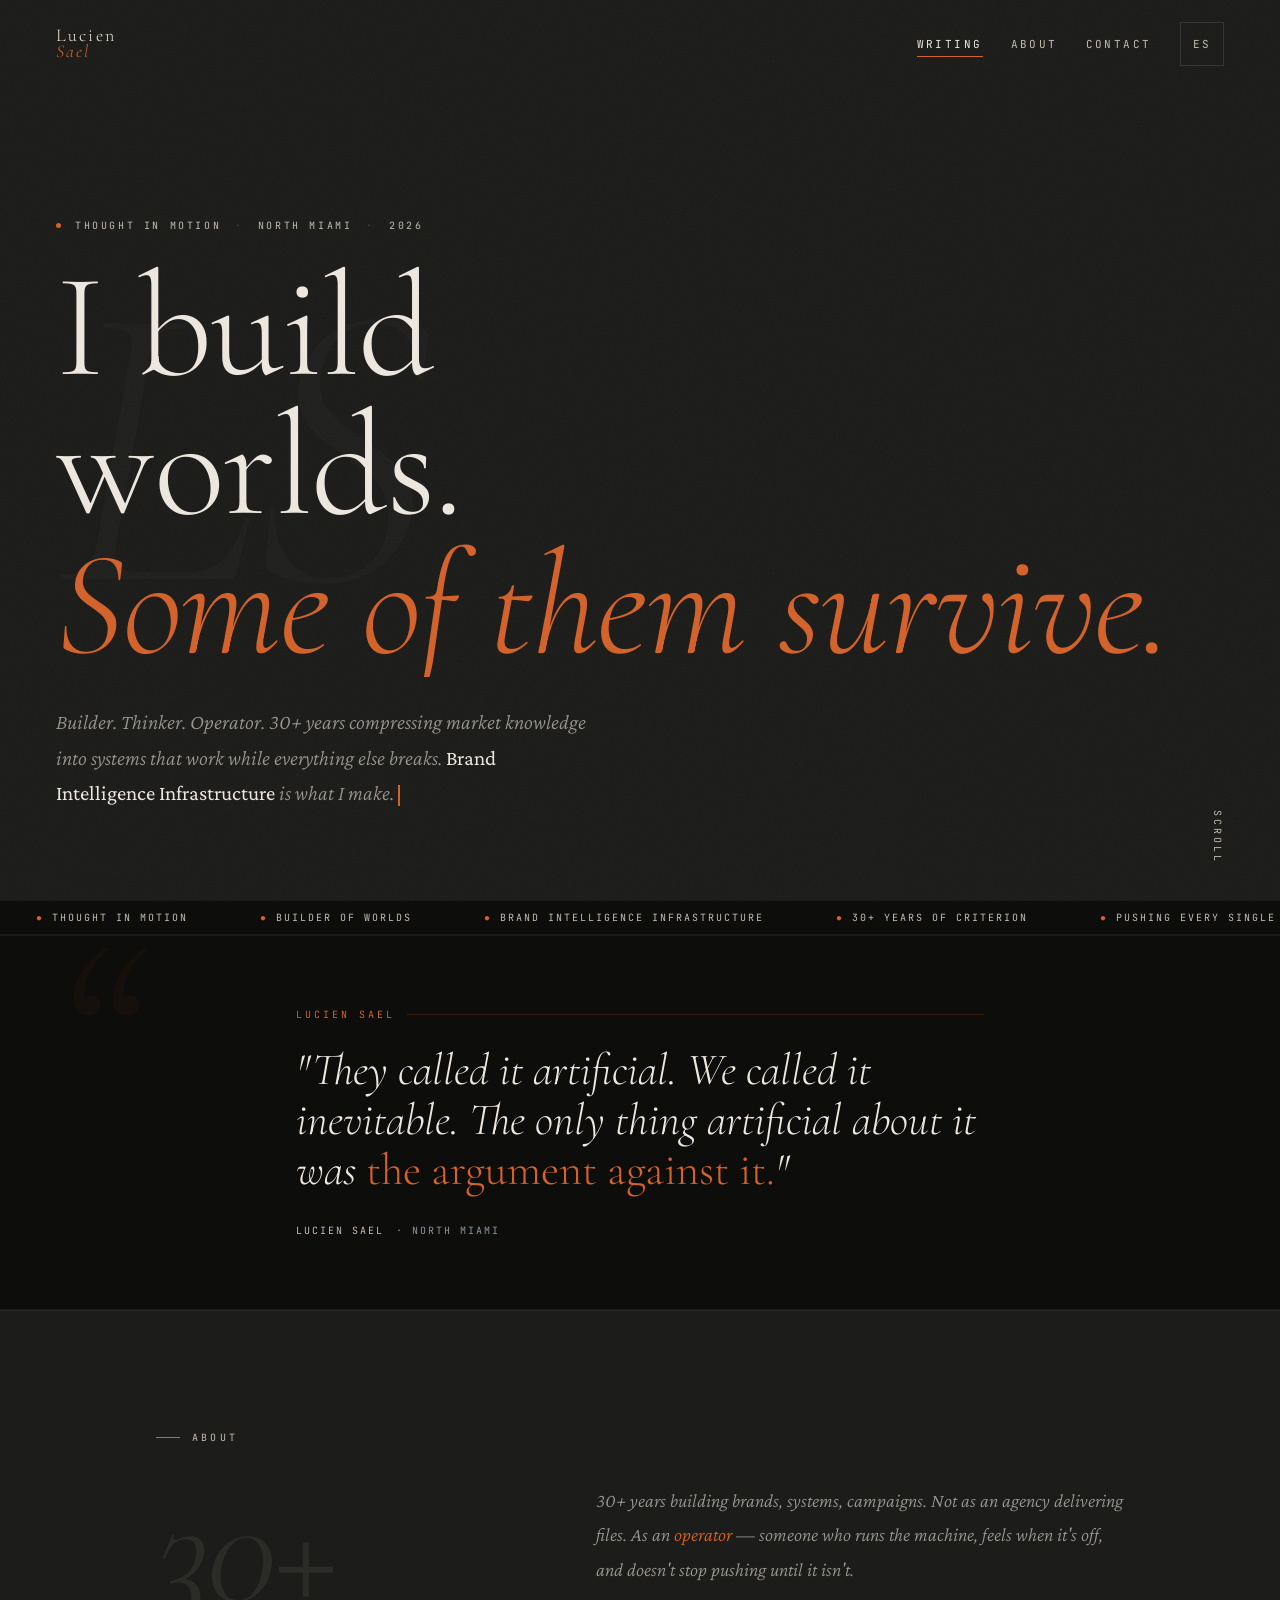
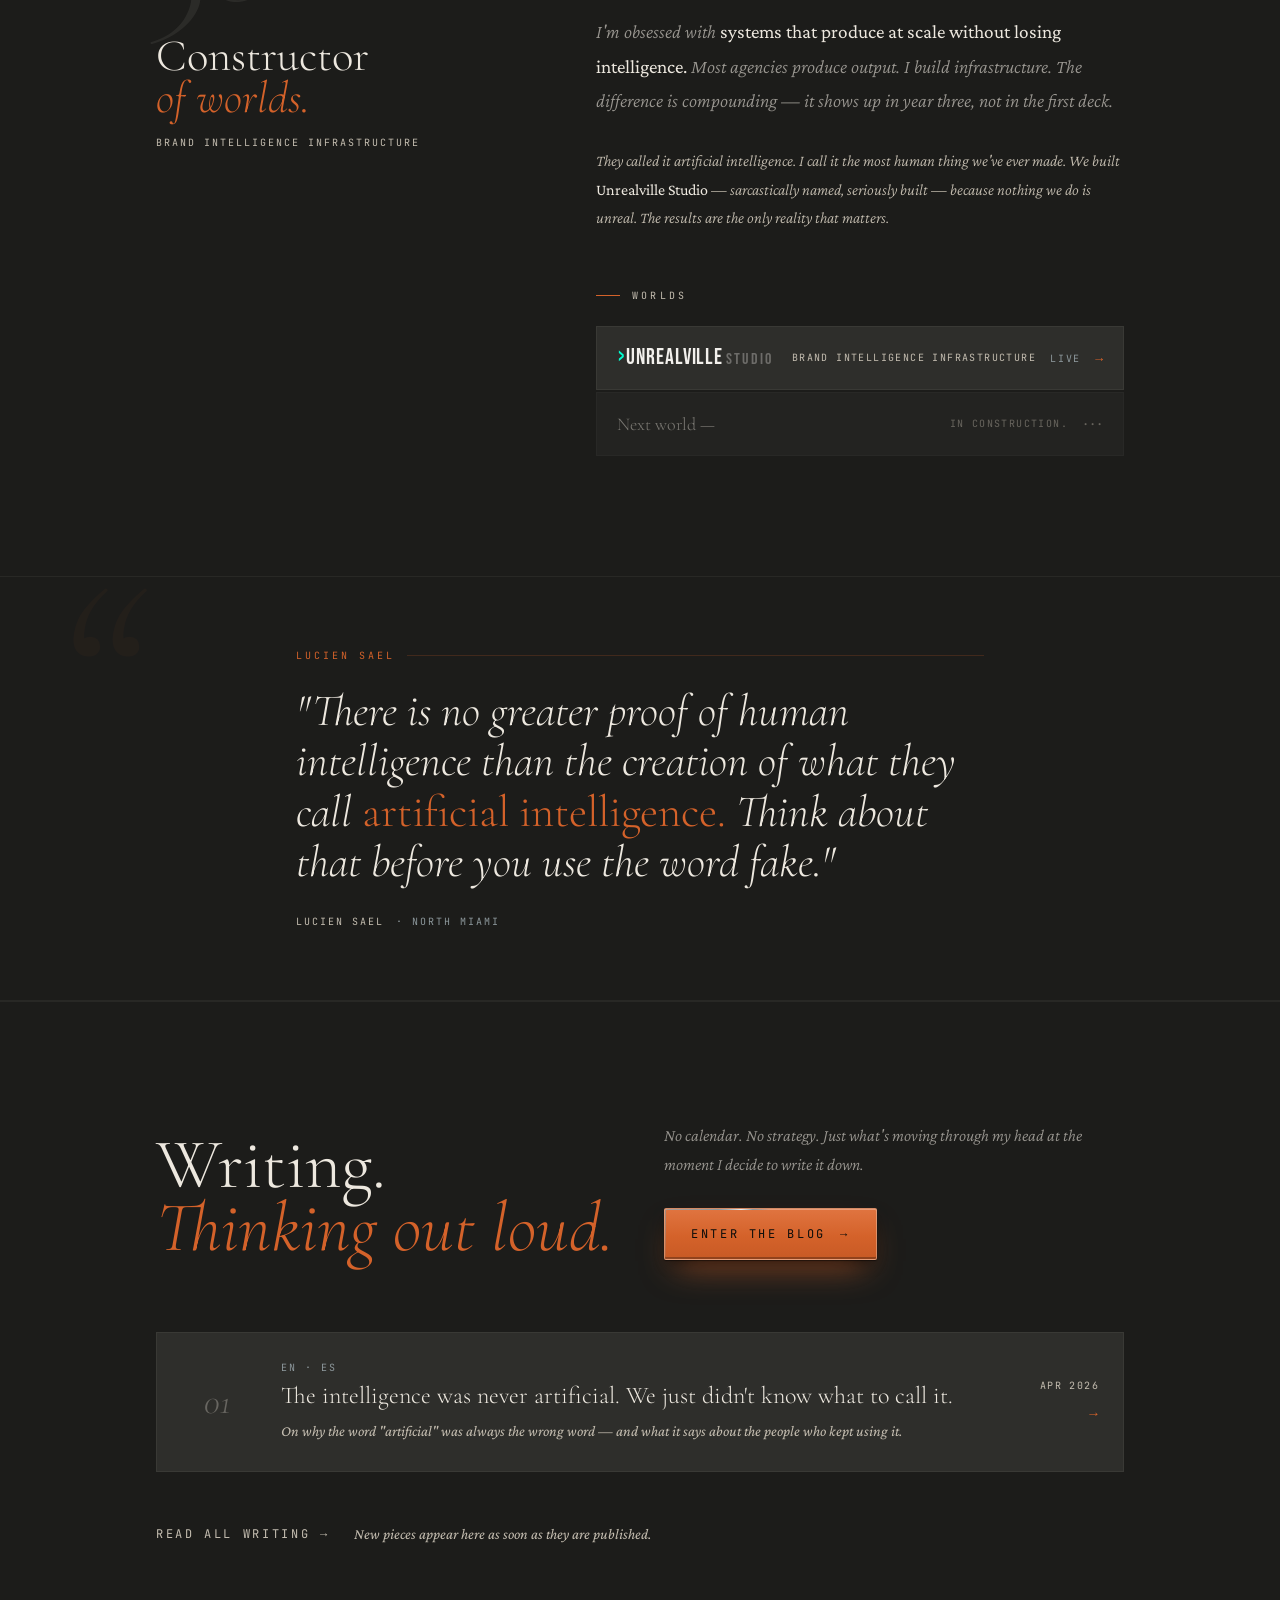
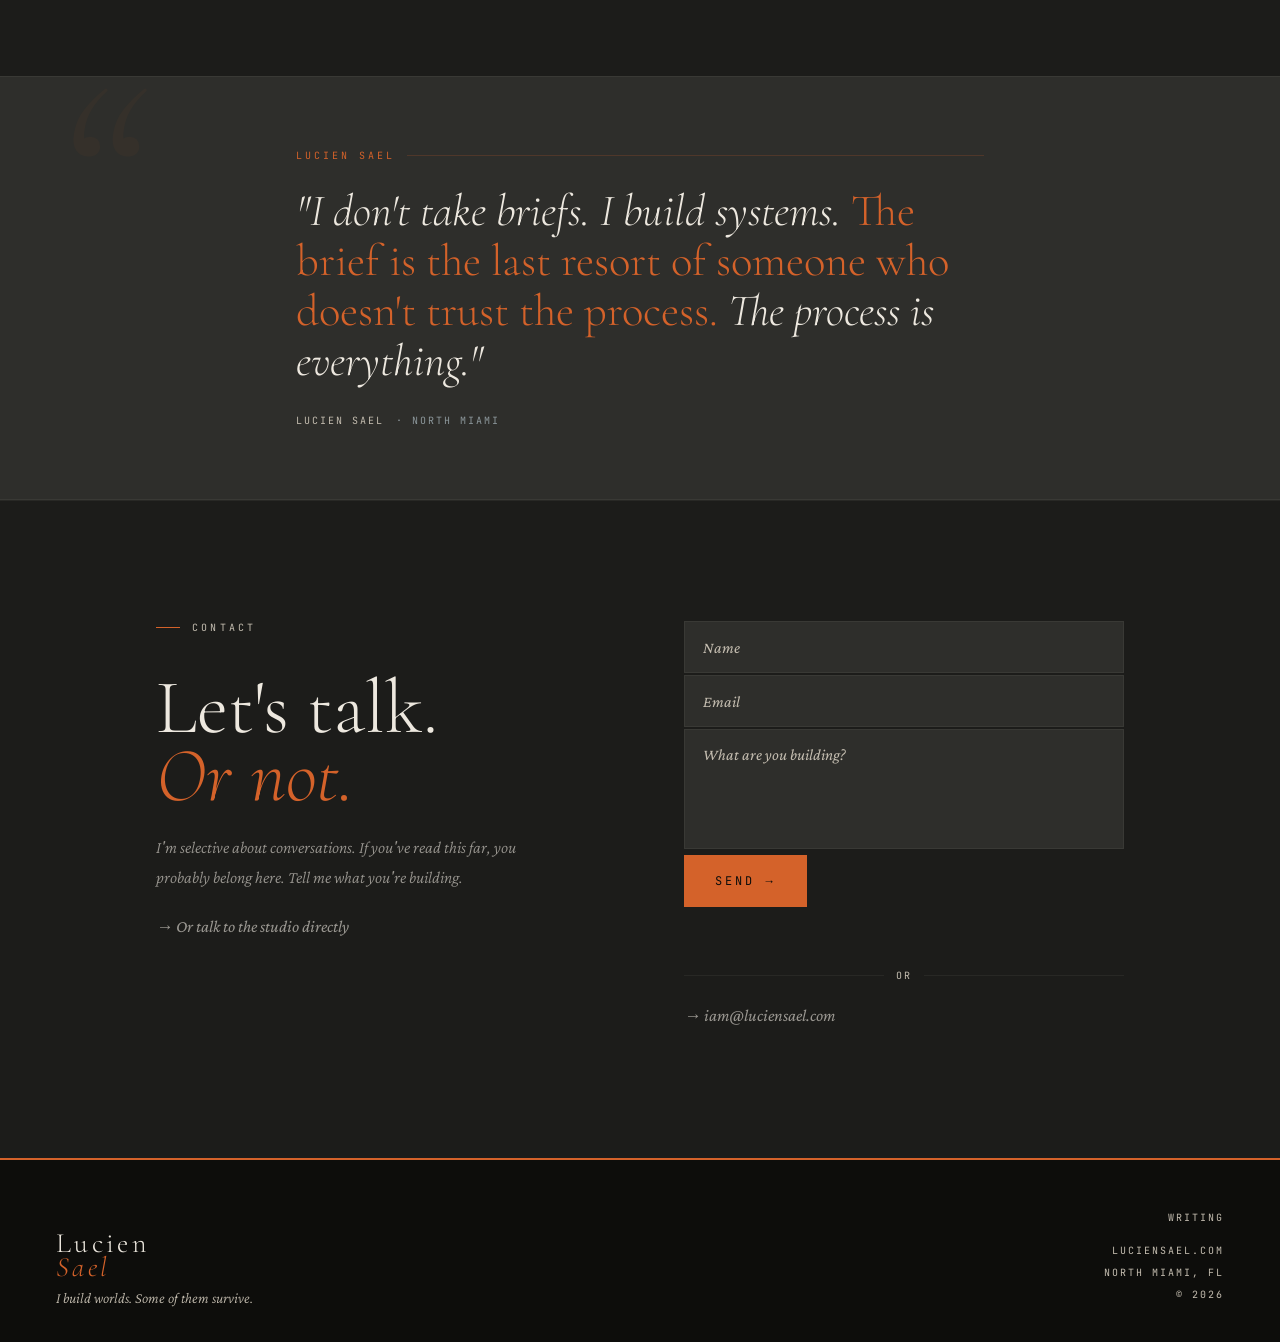
==== commit 74d81351: "Contacto a iam@luciensael.com y el artículo anterior al sistema con fuentes propias Decisión de Sam " ====
--- a/index.html
+++ b/index.html
@@ -324,6 +324,12 @@
   font-family:var(--fm); font-size:12px; letter-spacing:.26em; text-transform:uppercase;
   color:var(--obsidian); transition:all .25s; align-self:flex-start; margin-top:4px; touch-action:manipulation; }
 .cf-btn:hover { background:transparent; color:var(--ember); }
+.cf-btn[disabled] { opacity:.6; pointer-events:none; }
+.cf-trap { position:absolute; left:-9999px; width:1px; height:1px; overflow:hidden; }
+.cf-status { font-family:var(--fb); font-size:16px; font-style:italic; color:var(--parchment); min-height:1.6em; margin-top:10px; }
+.cf-status.ok { color:var(--bone); }
+.cf-status.ok::before { content:'● '; color:var(--mercurio); font-style:normal; }
+.cf-status a { color:var(--ember); }
 .contact-or { font-family:var(--fm); font-size:10px; letter-spacing:.22em; text-transform:uppercase;
   color:var(--parchment); margin-top:24px; display:flex; align-items:center; gap:12px; }
 .contact-or::before,.contact-or::after { content:''; flex:1; height:1px; background:var(--bone-06); }
@@ -595,11 +601,17 @@
         </a>
       </div>
       <div>
-        <form class="contact-form" onsubmit="return false;">
-          <input class="cf-input" id="cf-name" type="text" name="name" autocomplete="name" placeholder="Name" aria-label="Name">
-          <input class="cf-input" id="cf-email" type="email" name="email" autocomplete="email" inputmode="email" placeholder="Email" aria-label="Email">
-          <textarea class="cf-input" id="cf-msg" name="message" placeholder="What are you building?" aria-label="What are you building?"></textarea>
+        <!-- A iam@luciensael.com por /api/contact. Sin JS es un POST normal; con JS se envía sin
+             salir de la página. Si la ruta no está configurada o falla, se abre el correo del
+             visitante con el mensaje ya escrito: el mensaje no se pierde. -->
+        <form class="contact-form" id="contact-form" action="/api/contact" method="post">
+          <input class="cf-input" id="cf-name" type="text" name="name" autocomplete="name" placeholder="Name" aria-label="Name" required maxlength="200">
+          <input class="cf-input" id="cf-email" type="email" name="email" autocomplete="email" inputmode="email" placeholder="Email" aria-label="Email" required maxlength="254">
+          <textarea class="cf-input" id="cf-msg" name="message" placeholder="What are you building?" aria-label="What are you building?" required maxlength="5000"></textarea>
+          <!-- Trampa para robots: oculta para las personas y para los lectores de pantalla. -->
+          <div class="cf-trap" aria-hidden="true"><label>Website <input type="text" name="website" tabindex="-1" autocomplete="off"></label></div>
           <button class="cf-btn" id="cf-send" type="submit">Send →</button>
+          <p class="cf-status" id="cf-status" role="status" aria-live="polite"></p>
         </form>
         <div class="contact-or" id="ct-or">or</div>
         <a href="mailto:iam@luciensael.com" class="contact-alt">→ iam@luciensael.com</a>
@@ -737,7 +749,12 @@
     'footer-phrase':  'I build worlds. Some of them survive.',
     'footer-blog':    'Writing',
     'cf-name-ph':     'Name',
-    'cf-msg-ph':      'What are you building?'
+    'cf-msg-ph':      'What are you building?',
+    'cf-sending':     'Sending…',
+    'cf-sent':        'Received. I read everything that arrives here.',
+    'cf-invalid':     'Name, a valid email and a message, please.',
+    'cf-fallback':    'The form could not send it. Your email app is opening with the message ready for',
+    'cf-subject':     'From luciensael.com'
   },
   es: {
     'nav-writing':    'Artículos',
@@ -782,7 +799,12 @@
     'footer-phrase':  'Construyo mundos. Algunos sobreviven.',
     'footer-blog':    'Artículos',
     'cf-name-ph':     'Nombre',
-    'cf-msg-ph':      '¿Qué estás construyendo?'
+    'cf-msg-ph':      '¿Qué estás construyendo?',
+    'cf-sending':     'Enviando…',
+    'cf-sent':        'Recibido. Leo todo lo que llega aquí.',
+    'cf-invalid':     'Nombre, un correo válido y un mensaje, por favor.',
+    'cf-fallback':    'El formulario no pudo enviarlo. Se abre tu correo con el mensaje listo para',
+    'cf-subject':     'Desde luciensael.com'
   }
 };
 
@@ -848,6 +870,42 @@
   })
   .catch(() => { /* se queda el respaldo escrito en el HTML */ });
 
+/* ── CONTACTO: a iam@luciensael.com ── */
+(function () {
+  const form = document.getElementById('contact-form');
+  const status = document.getElementById('cf-status');
+  const send = document.getElementById('cf-send');
+  const TO = 'iam@luciensael.com';
+  function say(text, cls) { status.className = 'cf-status' + (cls ? ' ' + cls : ''); status.textContent = text; }
+  // El respaldo: el correo del visitante, con asunto y cuerpo ya escritos.
+  function fallback(data) {
+    const S = STRINGS[lang];
+    const href = 'mailto:' + TO + '?subject=' + encodeURIComponent(S['cf-subject'] + ' — ' + data.name)
+      + '&body=' + encodeURIComponent(data.message + '\n\n— ' + data.name + ' <' + data.email + '>');
+    say(S['cf-fallback'] + ' ');
+    const a = document.createElement('a'); a.href = href; a.textContent = TO; status.appendChild(a);
+    window.location.href = href;
+  }
+  // Resultado de un envío sin JS: la ruta redirige aquí con ?sent=1 o ?error=…
+  const q = new URLSearchParams(location.search);
+  if (q.has('sent')) say(STRINGS[lang]['cf-sent'], 'ok');
+  else if (q.has('error')) say(STRINGS[lang]['cf-invalid']);
+  form.addEventListener('submit', async (e) => {
+    e.preventDefault();
+    const fd = new FormData(form);
+    const data = { name: String(fd.get('name') || '').trim(), email: String(fd.get('email') || '').trim(), message: String(fd.get('message') || '').trim(), website: String(fd.get('website') || '') };
+    if (!data.name || !data.message || !data.email || !form.querySelector('#cf-email').checkValidity()) { say(STRINGS[lang]['cf-invalid']); return; }
+    send.disabled = true; say(STRINGS[lang]['cf-sending']);
+    try {
+      const r = await fetch('/api/contact', { method: 'POST', headers: { 'Content-Type': 'application/json', Accept: 'application/json' }, body: JSON.stringify(data) });
+      if (r.ok) { form.reset(); say(STRINGS[lang]['cf-sent'], 'ok'); }
+      else if (r.status === 400) say(STRINGS[lang]['cf-invalid']);
+      else fallback(data);
+    } catch (_) { fallback(data); }
+    finally { send.disabled = false; }
+  });
+})();
+
 /* ── SCROLL REVEALS (sólo con JS: sin él, .reveal no oculta nada) ── */
 if ('IntersectionObserver' in window) {
   const revObs = new IntersectionObserver(entries => {
--- a/assets/site/fonts.css
+++ b/assets/site/fonts.css
@@ -224,6 +224,26 @@
 
 /* latin-ext */
 @font-face {
+  font-family: 'Crimson Pro';
+  font-style: normal;
+  font-weight: 600;
+  font-display: swap;
+  src: url(./fonts/crimson-pro-300-latin-ext.woff2) format('woff2');
+  unicode-range: U+0100-02BA, U+02BD-02C5, U+02C7-02CC, U+02CE-02D7, U+02DD-02FF, U+0304, U+0308, U+0329, U+1D00-1DBF, U+1E00-1E9F, U+1EF2-1EFF, U+2020, U+20A0-20AB, U+20AD-20C0, U+2113, U+2C60-2C7F, U+A720-A7FF;
+}
+
+/* latin */
+@font-face {
+  font-family: 'Crimson Pro';
+  font-style: normal;
+  font-weight: 600;
+  font-display: swap;
+  src: url(./fonts/crimson-pro-300-latin.woff2) format('woff2');
+  unicode-range: U+0000-00FF, U+0131, U+0152-0153, U+02BB-02BC, U+02C6, U+02DA, U+02DC, U+0304, U+0308, U+0329, U+2000-206F, U+20AC, U+2122, U+2191, U+2193, U+2212, U+2215, U+FEFF, U+FFFD;
+}
+
+/* latin-ext */
+@font-face {
   font-family: 'JetBrains Mono';
   font-style: normal;
   font-weight: 300;
